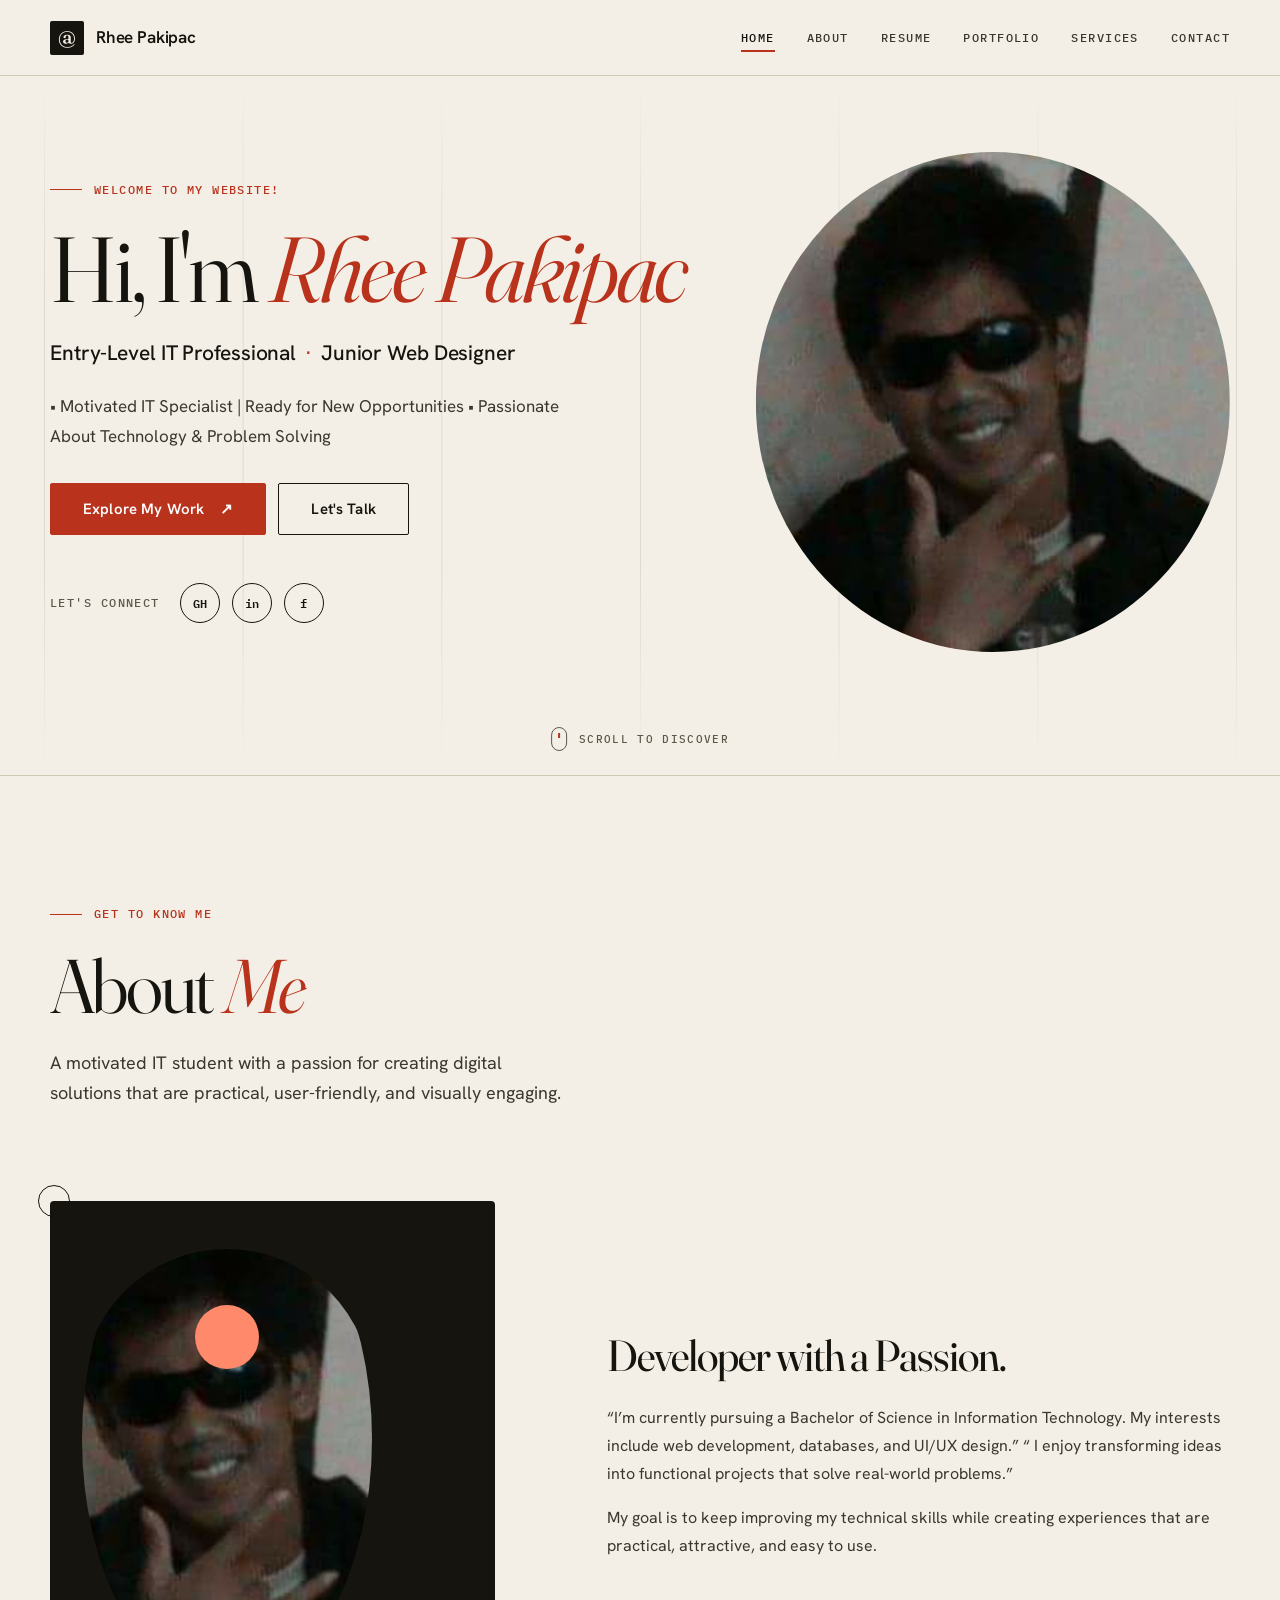
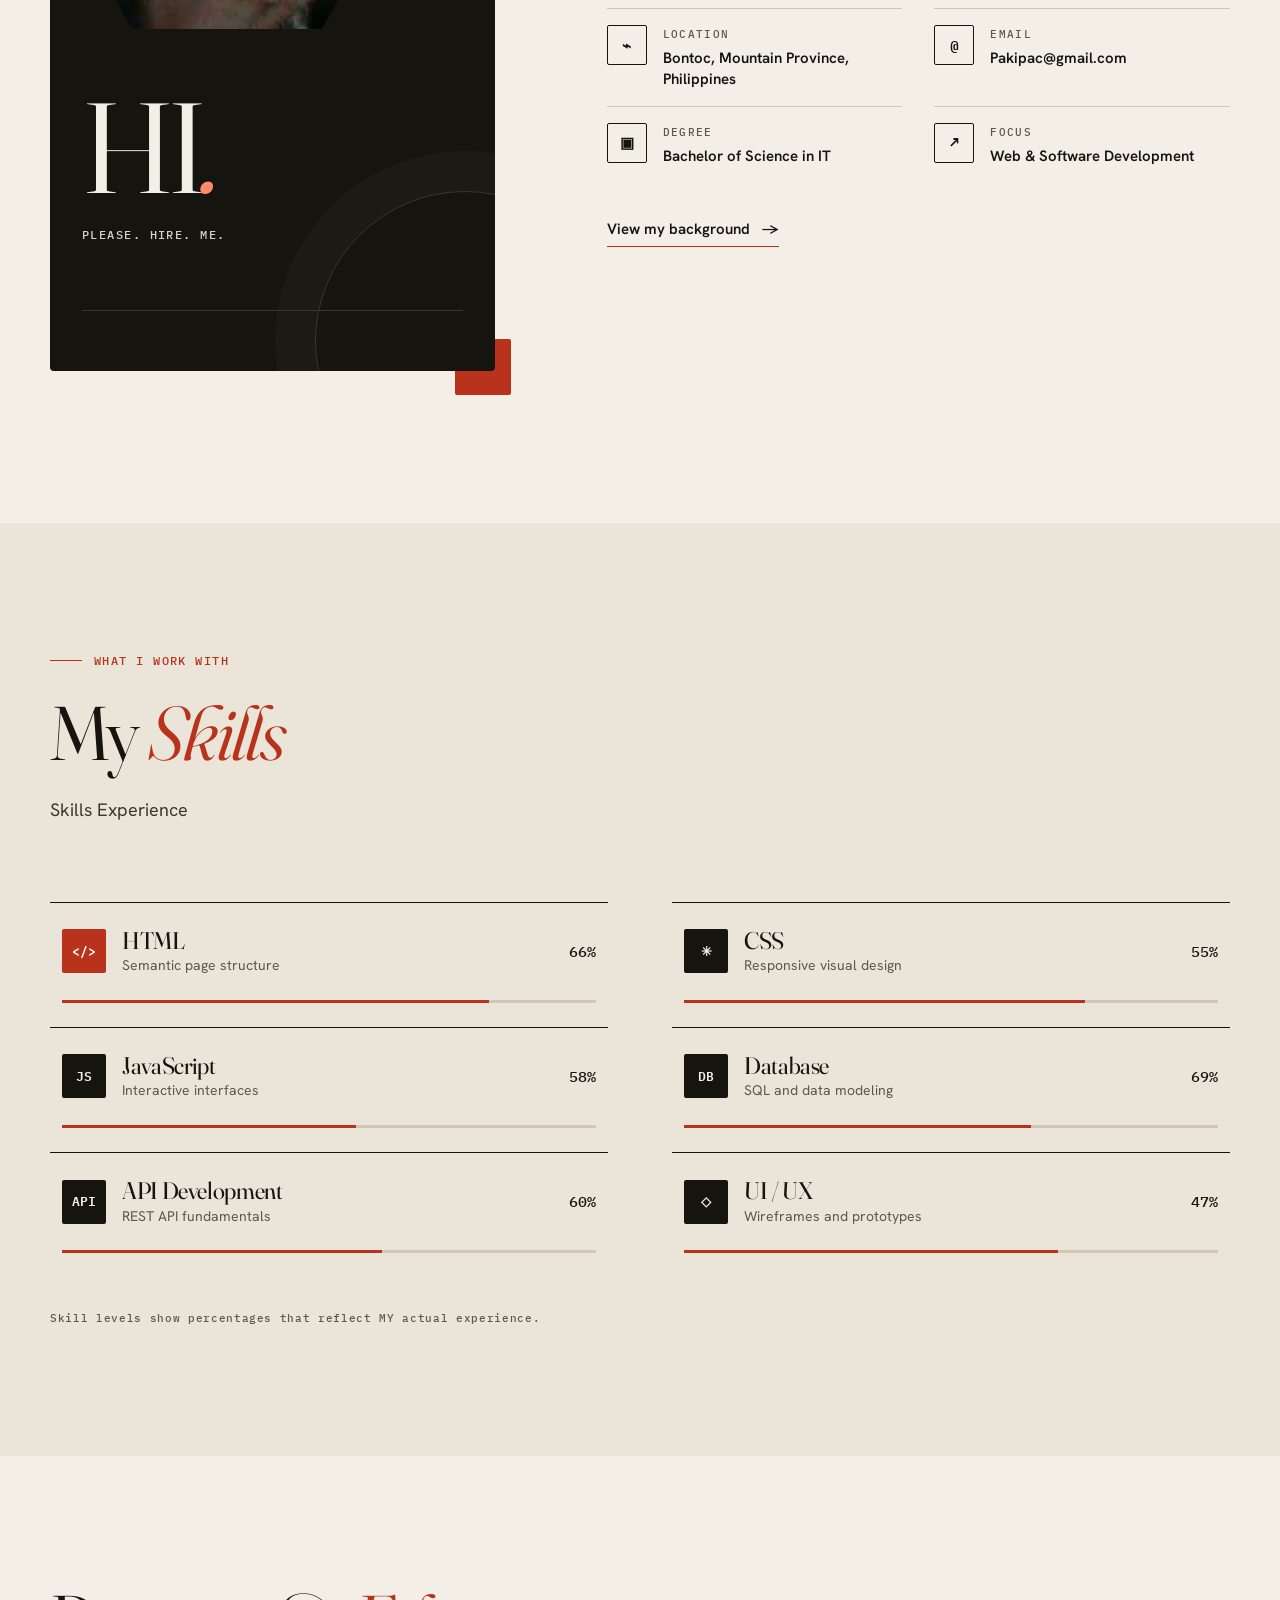
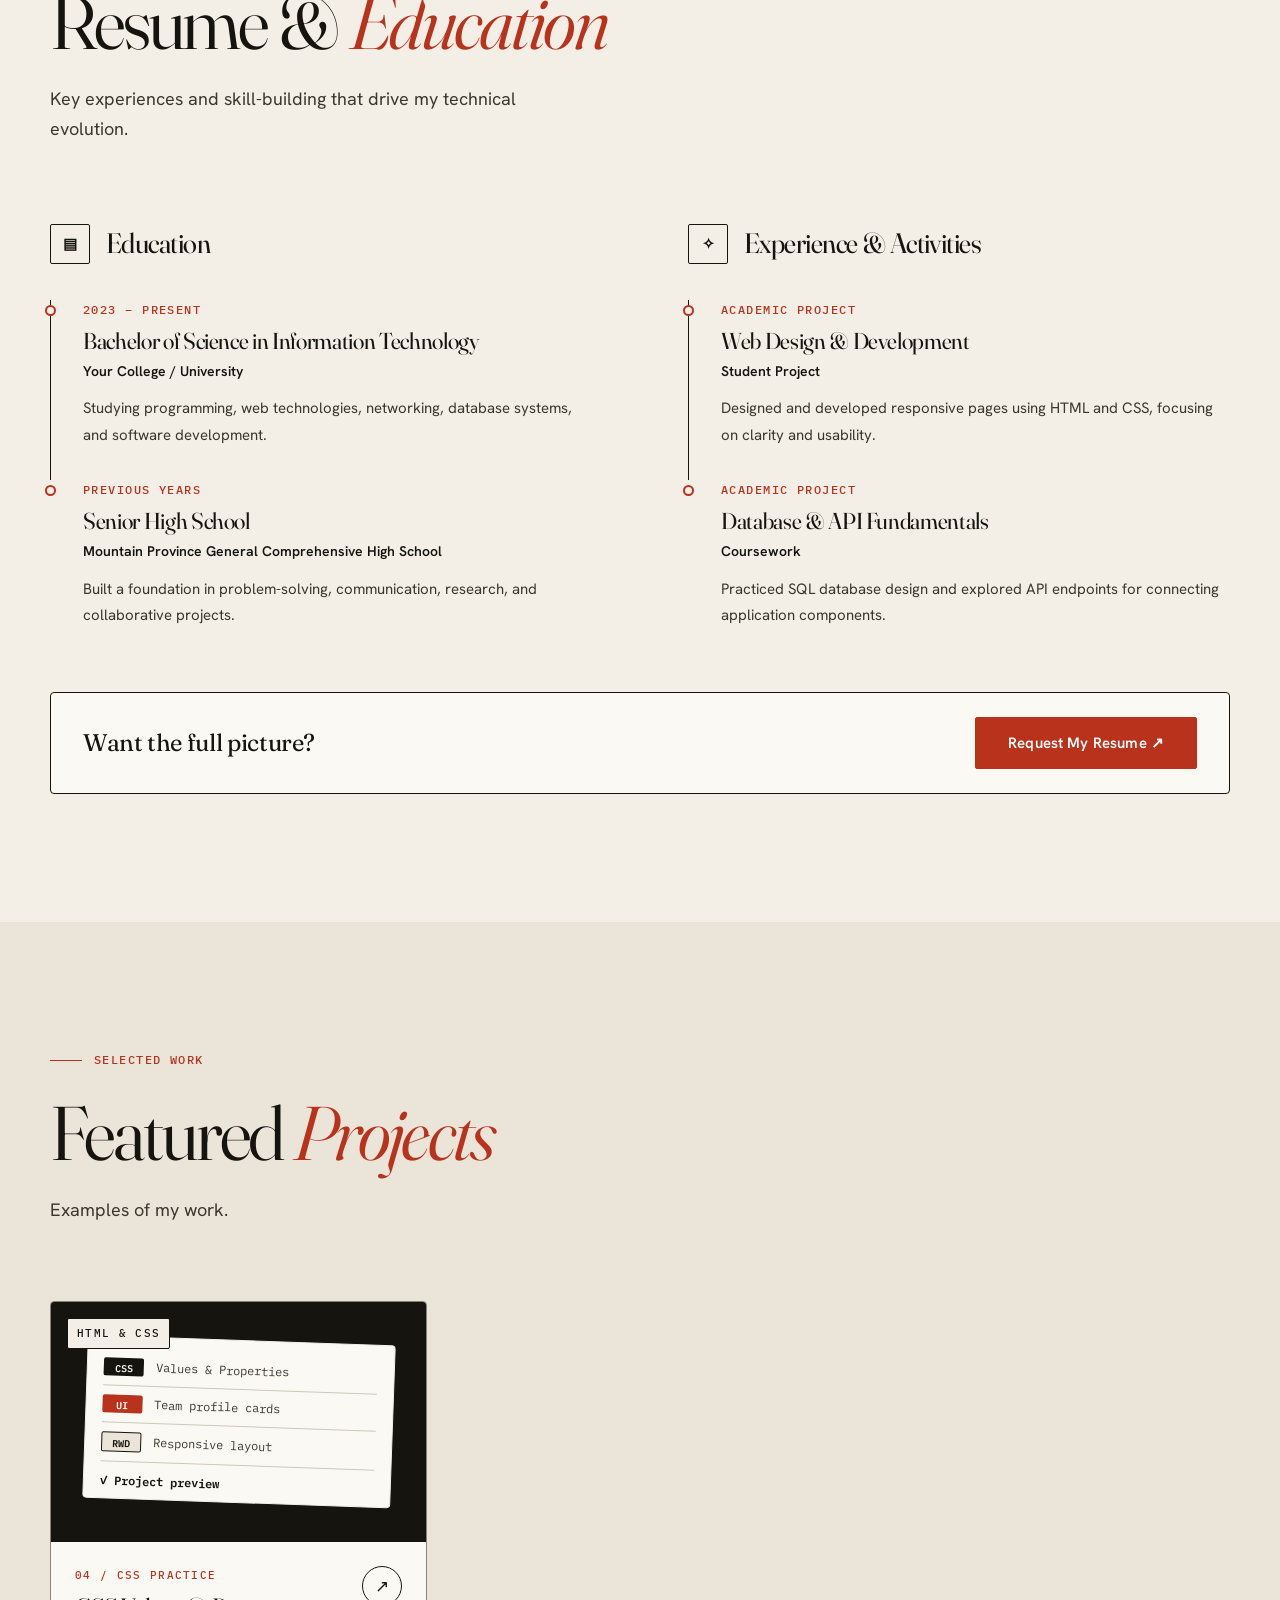
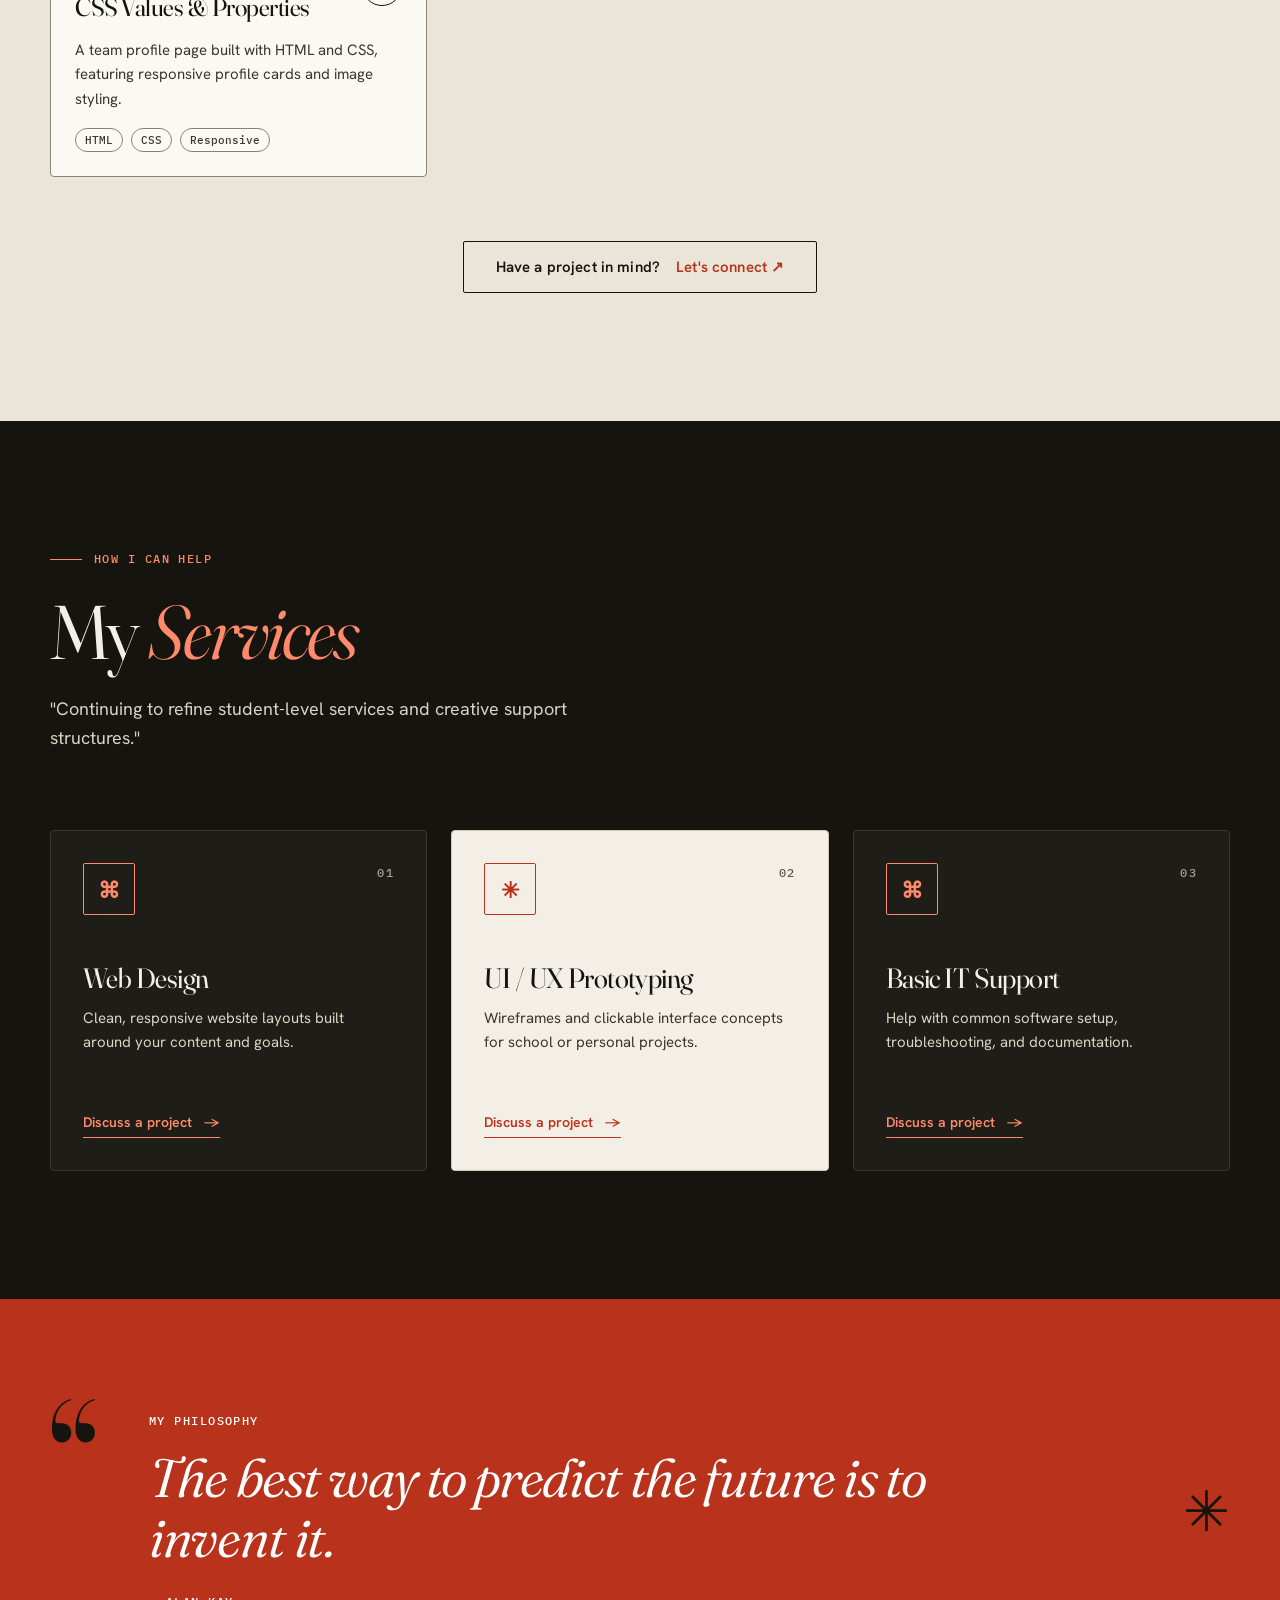
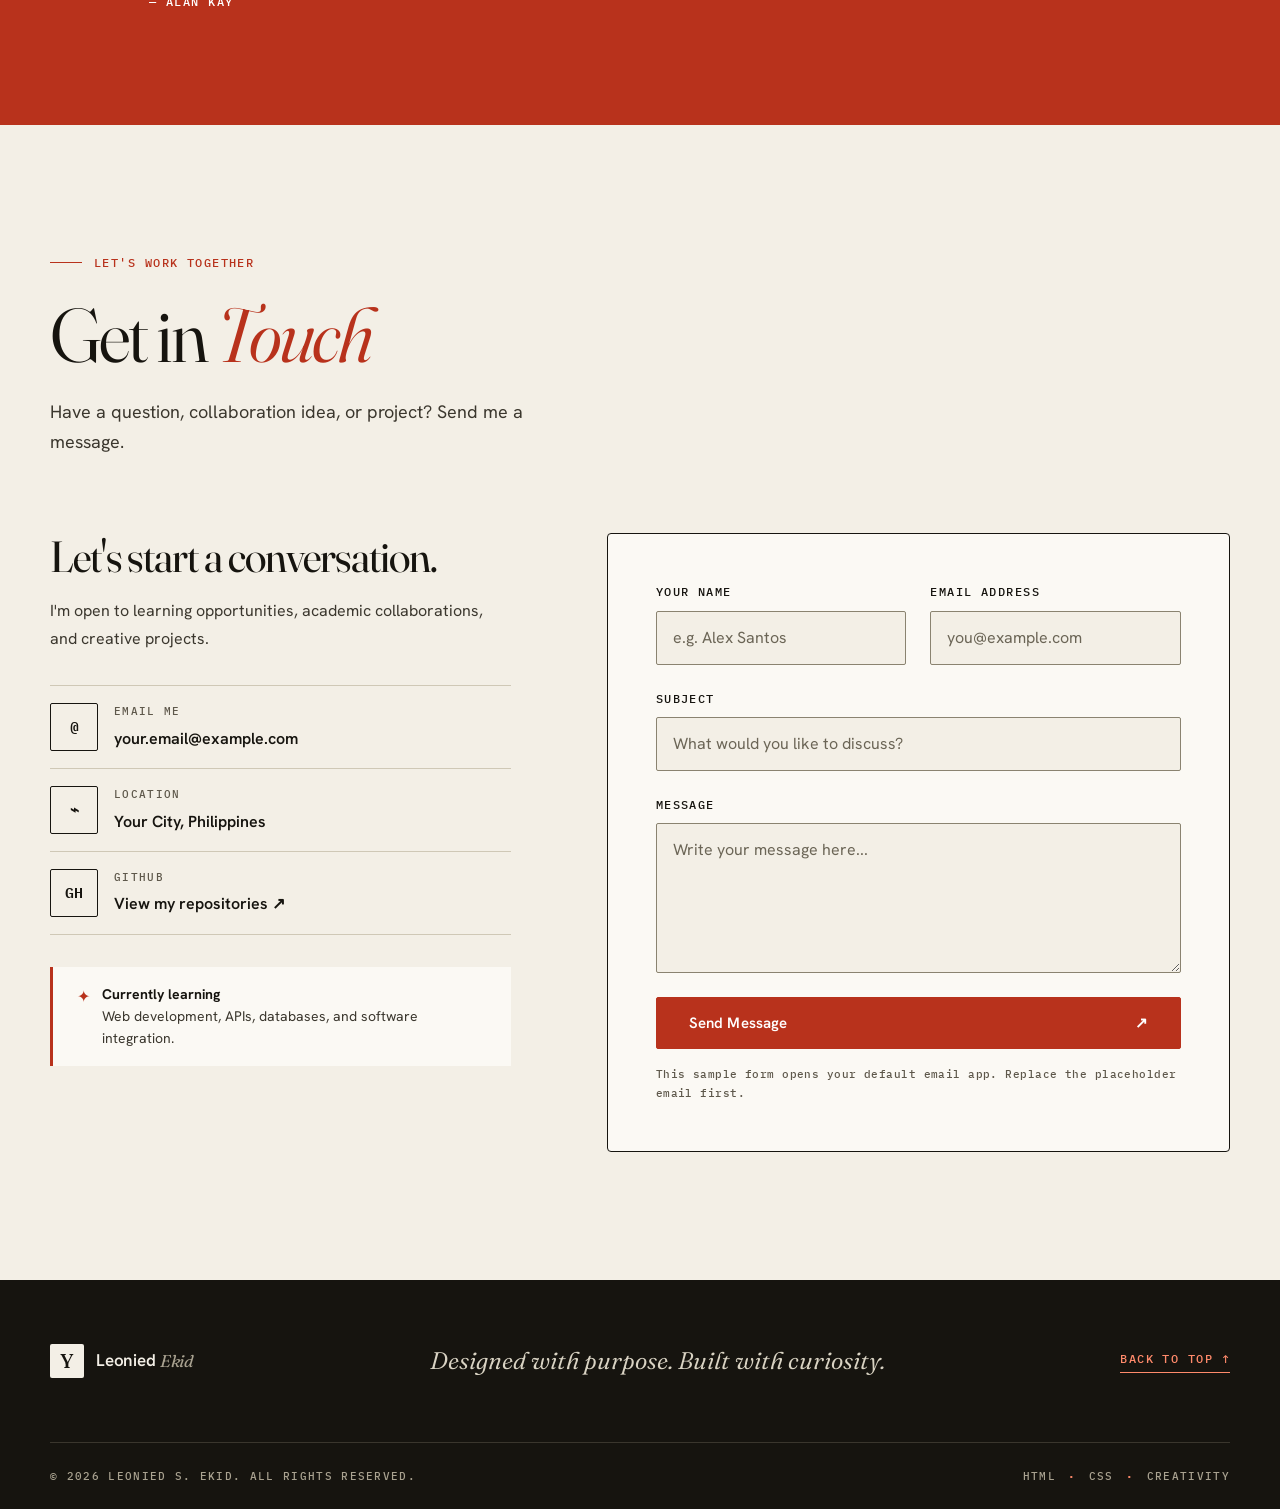
==== index.html @ 43740c21 "Add files via upload" ====
<!DOCTYPE html>
<html lang="en">
<head>
  <meta charset="UTF-8">
  <meta name="viewport" content="width=device-width, initial-scale=1.0">
  <meta name="description" content="Personal portfolio of an aspiring IT professional and web designer.">
  <title>Rhee Pakipac | IT Portfolio</title>
  <link rel="preconnect" href="https://fonts.googleapis.com">
  <link rel="preconnect" href="https://fonts.gstatic.com" crossorigin>
  <link href="https://fonts.googleapis.com/css2?family=Fraunces:ital,opsz,wght@0,9..144,300..600;1,9..144,300..600&family=Hanken+Grotesk:wght@400;500;600;700&family=IBM+Plex+Mono:wght@400;500;600&display=swap" rel="stylesheet">
  <link rel="stylesheet" href="style.css">
</head>
<body>
  <header class="site-header" id="top">
    <div class="container nav-wrap">
      <a class="brand" href="#home" aria-label="Go to homepage"><span class="brand-mark">@</span> Rhee Pakipac<span class="brand-light"></span></a>
      <input class="nav-toggle" type="checkbox" id="nav-toggle" aria-label="Toggle navigation">
      <label class="nav-toggle-label" for="nav-toggle"><span></span><span></span><span></span></label>
      <nav class="nav-menu" aria-label="Main navigation">
        <a class="active" href="#home">Home</a>
        <a href="#about">About</a>
        <a href="#resume">Resume</a>
        <a href="#portfolio">Portfolio</a>
        <a href="#services">Services</a>
        <a href="#contact">Contact</a>
      </nav>
    </div>
  </header>

  <main>
    <section class="hero" id="home">
      <div class="hero-glow glow-one"></div><div class="hero-glow glow-two"></div>
      <div class="container hero-grid">
        <div class="hero-copy">
          <p class="eyebrow"><span class="eyebrow-line"></span> Welcome To My Website!</p>
          <h1>Hi, I'm <span>Rhee Pakipac</span></h1>
          <h2>Entry-Level IT Professional <span class="accent-dot">·</span> Junior Web Designer</h2>
          <p class="hero-description">• Motivated IT Specialist | Ready for New Opportunities
• Passionate About Technology & Problem Solving</p>
          <div class="hero-actions">
            <a class="button button-primary" href="#portfolio">Explore My Work <span aria-hidden="true">↗</span></a>
            <a class="button button-outline" href="#contact">Let's Talk</a>
          </div>
          <div class="hero-socials">
            <span>LET'S CONNECT</span>
            <a href="https://github.com/" target="_blank" rel="noreferrer" aria-label="GitHub">GH</a>
            <a href="https://www.linkedin.com/" target="_blank" rel="noreferrer" aria-label="LinkedIn">in</a>
            <a href="https://www.facebook.com/" target="_blank" rel="noreferrer" aria-label="Facebook">f</a>
          </div>
        </div>
        <div class="hero-art" aria-label="Decorative profile illustration">
          <div class="art-ring ring-one"></div><div class="art-ring ring-two"></div>
          
          <div class="profile-placeholder"></div><img src="img/513889805_23877168331947647_79133201516193582_n.jpg" alt="My Profile Picture" class="profile-pic">
        </div>
      </div>
      <a class="scroll-cue" href="#about"><span></span> SCROLL TO DISCOVER</a>
    </section>

    <section class="section section-light" id="about">
      <div class="container">
        <div class="section-heading">
          <p class="eyebrow"><span class="eyebrow-line"></span> GET TO KNOW ME</p>
          <h2>About <span>Me</span></h2>
          <p>A motivated IT student with a passion for creating digital solutions that are practical, user-friendly, and visually engaging.</p>
        </div>
        <div class="about-grid">
          <div class="about-visual">
            <div class="about-card">
              <div class="profile-placeholder"><div class="profile-placeholder"></div><img src="img/513889805_23877168331947647_79133201516193582_n.jpg" alt="My Profile Picture" class="profile-pic"></div>
              <div class="about-monogram">HI<span>.</span></div>
              <p class="about-card-title">PLEASE. HIRE. ME.</p>
              <div class="mini-stat-row"><div><strong></strong><span></span></div><div><strong></strong><span></span></div><div><strong></strong><span></span></div></div>
            </div>
            <span class="decor decor-square"></span><span class="decor decor-circle"></span>
          </div>
          <div class="about-content">
            <h3>Developer with a Passion.</h3>
            <p class="muted">“I’m currently pursuing a Bachelor of Science in Information Technology. My interests include web development, databases, and UI/UX design.”

“ I enjoy transforming ideas into functional projects that solve real-world problems.”</p>
            <p class="muted">My goal is to keep improving my technical skills while creating experiences that are practical, attractive, and easy to use.</p>
            <div class="details-grid">
              <div class="detail"><span class="detail-icon">⌁</span><div><small>LOCATION</small><strong>Bontoc, Mountain Province, Philippines</strong></div></div>
              <div class="detail"><span class="detail-icon">@</span><div><small>EMAIL</small><strong>Pakipac@gmail.com</strong></div></div>
              <div class="detail"><span class="detail-icon">▣</span><div><small>DEGREE</small><strong>Bachelor of Science in IT</strong></div></div>
              <div class="detail"><span class="detail-icon">↗</span><div><small>FOCUS</small><strong>Web & Software Development</strong></div></div>
            </div>
            <a class="text-link" href="#resume">View my background <span>→</span></a>
          </div>
        </div>
      </div>
    </section>

    <section class="section skills-section" id="skills">
      <div class="container">
        <div class="section-heading">
          <p class="eyebrow"><span class="eyebrow-line"></span> WHAT I WORK WITH</p>
          <h2>My <span>Skills</span></h2>
          <p>Skills Experience</p>
        </div>
        <div class="skills-grid">
          <div class="skill-card"><div class="skill-top"><span class="skill-icon orange">&lt;/&gt;</span><div><h3>HTML</h3><p>Semantic page structure</p></div><strong>66%</strong></div><div class="progress"><span style="width:80%"></span></div></div>
          <div class="skill-card"><div class="skill-top"><span class="skill-icon blue">✳</span><div><h3>CSS</h3><p>Responsive visual design</p></div><strong>55%</strong></div><div class="progress"><span style="width:75%"></span></div></div>
          <div class="skill-card"><div class="skill-top"><span class="skill-icon yellow">JS</span><div><h3>JavaScript</h3><p>Interactive interfaces</p></div><strong>58%</strong></div><div class="progress"><span style="width:55%"></span></div></div>
          <div class="skill-card"><div class="skill-top"><span class="skill-icon green">DB</span><div><h3>Database</h3><p>SQL and data modeling</p></div><strong>69%</strong></div><div class="progress"><span style="width:65%"></span></div></div>
          <div class="skill-card"><div class="skill-top"><span class="skill-icon purple">API</span><div><h3>API Development</h3><p>REST API fundamentals</p></div><strong>60%</strong></div><div class="progress"><span style="width:60%"></span></div></div>
          <div class="skill-card"><div class="skill-top"><span class="skill-icon pink">◇</span><div><h3>UI / UX</h3><p>Wireframes and prototypes</p></div><strong>47%</strong></div><div class="progress"><span style="width:70%"></span></div></div>
        </div>
        <p class="skills-note">Skill levels show percentages that reflect MY actual experience.</p>
      </div>
    </section>

    <section class="section section-light" id="resume">
      <div class="container">
        <div class="section-heading">
          
          <h2>Resume & <span>Education</span></h2>
          <p>Key experiences and skill-building that drive my technical evolution.</p>
        </div>
        <div class="resume-grid">
          <div class="resume-column"><h3 class="column-title"><span>▤</span> Education</h3>
            <article class="timeline-item"><span class="timeline-dot"></span><p class="timeline-date">2023 – PRESENT</p><h4>Bachelor of Science in Information Technology</h4><p class="timeline-place">Your College / University</p><p class="muted">Studying programming, web technologies, networking, database systems, and software development.</p></article>
            <article class="timeline-item"><span class="timeline-dot"></span><p class="timeline-date">PREVIOUS YEARS</p><h4>Senior High School</h4><p class="timeline-place">Mountain Province General Comprehensive High School</p><p class="muted">Built a foundation in problem-solving, communication, research, and collaborative projects.</p></article>
          </div>
          <div class="resume-column"><h3 class="column-title"><span>✧</span> Experience & Activities</h3>
            <article class="timeline-item"><span class="timeline-dot"></span><p class="timeline-date">ACADEMIC PROJECT</p><h4>Web Design & Development</h4><p class="timeline-place">Student Project</p><p class="muted">Designed and developed responsive pages using HTML and CSS, focusing on clarity and usability.</p></article>
            <article class="timeline-item"><span class="timeline-dot"></span><p class="timeline-date">ACADEMIC PROJECT</p><h4>Database & API Fundamentals</h4><p class="timeline-place">Coursework</p><p class="muted">Practiced SQL database design and explored API endpoints for connecting application components.</p></article>
          </div>
        </div>
        <div class="resume-download"><p><strong>Want the full picture?</strong></p><a class="button button-primary" href="#contact">Request My Resume ↗</a></div>
      </div>
    </section>

    <section class="section portfolio-section" id="portfolio">
      <div class="container">
        <div class="section-heading">
          <p class="eyebrow"><span class="eyebrow-line"></span> SELECTED WORK</p>
          <h2>Featured <span>Projects</span></h2>
          <p>Examples of my work.</p>
        </div>
        <div class="project-grid">

          <article class="project-card">
            <div class="project-art project-art-two">
              <span class="project-chip">HTML &amp; CSS</span>
              <div class="api-mock">
                <div class="api-line"><b>CSS</b><span>Values &amp; Properties</span></div>
                <div class="api-line"><b class="put">UI</b><span>Team profile cards</span></div>
                <div class="api-line"><b class="post">RWD</b><span>Responsive layout</span></div>
                <div class="api-status">✓ Project preview</div>
              </div>
            </div>
            <div class="project-info">
              <div><p class="project-category">04 / CSS PRACTICE</p><h3>CSS Values &amp; Properties</h3></div>
              <a href="css_values/index.html" class="project-arrow" aria-label="Open CSS Values and Properties project" target="_blank" rel="noopener noreferrer">↗</a>
              <p>A team profile page built with HTML and CSS, featuring responsive profile cards and image styling.</p>
              <div class="tag-row"><span>HTML</span><span>CSS</span><span>Responsive</span></div>
            </div>
          </article>
        </div>
        <div class="center-action"><a class="button button-outline-dark" href="#contact">Have a project in mind? <span>Let's connect ↗</span></a></div>
      </div>
    </section>

    <section class="section services-section" id="services">
      <div class="container">
        <div class="section-heading">
          <p class="eyebrow"><span class="eyebrow-line"></span> HOW I CAN HELP</p>
          <h2>My <span>Services</span></h2>
          <p>"Continuing to refine student-level services and creative support structures."</p>
        </div>
        <div class="service-grid">
          <article class="service-card"><div class="service-icon">⌘</div><p class="service-number">01</p><h3>Web Design</h3><p>Clean, responsive website layouts built around your content and goals.</p><a href="#contact">Discuss a project <span>→</span></a></article>
          <article class="service-card featured-service"><div class="service-icon">✳</div><p class="service-number">02</p><h3>UI / UX Prototyping</h3><p>Wireframes and clickable interface concepts for school or personal projects.</p><a href="#contact">Discuss a project <span>→</span></a></article>
          <article class="service-card"><div class="service-icon">⌘</div><p class="service-number">03</p><h3>Basic IT Support</h3><p>Help with common software setup, troubleshooting, and documentation.</p><a href="#contact">Discuss a project <span>→</span></a></article>
        </div>
      </div>
    </section>

    <section class="quote-band">
      <div class="container quote-content"><span class="quote-mark">“</span><div><p class="eyebrow">MY PHILOSOPHY</p><blockquote>The best way to predict the future is to invent it.</blockquote><p class="quote-author">— Alan Kay </p></div><span class="quote-spark">✳</span></div>
    </section>

    <section class="section section-light" id="contact">
      <div class="container">
        <div class="section-heading">
          <p class="eyebrow"><span class="eyebrow-line"></span> LET'S WORK TOGETHER</p>
          <h2>Get in <span>Touch</span></h2>
          <p>Have a question, collaboration idea, or project? Send me a message.</p>
        </div>
        <div class="contact-grid">
          <div class="contact-info"><h3>Let's start a conversation.</h3><p class="muted">I'm open to learning opportunities, academic collaborations, and creative projects.</p>
            <a class="contact-method" href="mailto:your.email@example.com"><span class="contact-icon">@</span><span><small>EMAIL ME</small><strong>your.email@example.com</strong></span></a>
            <div class="contact-method"><span class="contact-icon">⌁</span><span><small>LOCATION</small><strong>Your City, Philippines</strong></span></div>
            <a class="contact-method" href="https://github.com/" target="_blank" rel="noreferrer"><span class="contact-icon">GH</span><span><small>GITHUB</small><strong>View my repositories ↗</strong></span></a>
            <div class="contact-note"><span>✦</span><p><strong>Currently learning</strong><br>Web development, APIs, databases, and software integration.</p></div>
          </div>
          <form class="contact-form" action="mailto:your.email@example.com" method="post" enctype="text/plain">
            <div class="form-row"><label for="name">Your name<input id="name" name="Name" type="text" placeholder="e.g. Alex Santos" required></label><label for="email">Email address<input id="email" name="Email" type="email" placeholder="you@example.com" required></label></div>
            <label for="subject">Subject<input id="subject" name="Subject" type="text" placeholder="What would you like to discuss?" required></label>
            <label for="message">Message<textarea id="message" name="Message" rows="5" placeholder="Write your message here..." required></textarea></label>
            <button class="button button-primary submit-button" type="submit">Send Message <span>↗</span></button>
            <p class="form-note">This sample form opens your default email app. Replace the placeholder email first.</p>
          </form>
        </div>
      </div>
    </section>
  </main>

  <footer class="site-footer">
    <div class="container footer-main"><a class="brand" href="#home"><span class="brand-mark">Y</span> Leonied<span class="brand-light">Ekid</span></a><p>Designed with purpose. Built with curiosity.</p><a class="back-top" href="#top">BACK TO TOP ↑</a></div>
    <div class="container footer-bottom"><span>© 2026 Leonied S. Ekid. All rights reserved.</span><span>HTML <b>·</b> CSS <b>·</b> CREATIVITY</span></div>
  </footer>
</body>
</html>
---- style.css ----
:root {
  /* raw palette */
  --paper: #f3efe6;
  --paper-2: #eae5d8;
  --card: #fbf9f4;
  --ink: #16140f;
  --ink-2: #3b372e;
  --muted: #5e584b;
  --rule: #cfc8b6;
  --rule-strong: #8a8370;
  --accent: #b8321c;          /* 5.2:1 on paper, 5.98:1 with white text */
  --accent-deep: #8f2411;
  --accent-on-ink: #ff8a6b;   /* 8:1 on ink */
  --ink-card: #1f1d17;
  --ink-rule: #3a362d;
  --ink-text-2: #d9d3c3;
  --ink-text-3: #a9a290;

  /* semantic tokens */
  --surface: var(--paper);
  --text: var(--ink);
  --text-2: var(--ink-2);
  --text-3: var(--muted);
  --hair: var(--rule);
  --hair-strong: var(--ink);
  --link: var(--accent);
  --card-bg: var(--card);
  --focus: var(--accent);

  /* type */
  --font-display: 'Fraunces', 'Iowan Old Style', Georgia, serif;
  --font-body: 'Hanken Grotesk', 'Helvetica Neue', Arial, sans-serif;
  --font-mono: 'IBM Plex Mono', ui-monospace, 'SFMono-Regular', Menlo, monospace;

  /* spacing scale */
  --s-1: 4px;  --s-2: 8px;  --s-3: 12px; --s-4: 16px; --s-5: 24px;
  --s-6: 32px; --s-7: 48px; --s-8: 64px; --s-9: 96px;
  --section-y: clamp(72px, 10vw, 132px);
  --gutter: clamp(20px, 4vw, 44px);
  --container: 1180px;

  /* radii */
  --r-sm: 2px; --r-md: 4px; --r-lg: 10px; --r-pill: 999px;

  /* motion */
  --ease: cubic-bezier(.2, .7, .2, 1);
  --t-fast: .15s; --t-med: .3s; --t-slow: .6s;
}

/* inverted scopes: same components, different token values */
.services-section, .site-footer, .about-card {
  --surface: var(--ink); --text: var(--paper); --text-2: var(--ink-text-2);
  --text-3: var(--ink-text-3); --hair: var(--ink-rule); --hair-strong: var(--paper);
  --link: var(--accent-on-ink); --card-bg: var(--ink-card); --focus: var(--accent-on-ink);
}
.featured-service {
  --text: var(--ink); --text-2: var(--ink-2); --text-3: var(--muted);
  --hair: var(--rule); --hair-strong: var(--ink);
  --link: var(--accent); --card-bg: var(--paper); --focus: var(--accent);
}
.quote-band {
  --surface: var(--accent); --text: #fff; --text-2: #fff; --text-3: #fff;
  --link: #fff; --focus: var(--ink);
}
.skills-section, .portfolio-section { --surface: var(--paper-2); }

/* ---------- 2. BASE ---------- */
*, *::before, *::after { box-sizing: border-box; }
html { scroll-behavior: smooth; scroll-padding-top: 96px; -webkit-text-size-adjust: 100%; }
body {
  margin: 0; background: var(--paper); color: var(--text-2);
  font: 400 16px/1.7 var(--font-body); -webkit-font-smoothing: antialiased; text-rendering: optimizeLegibility;
}
h1, h2, h3, h4 { margin: 0; color: var(--text); font-family: var(--font-display); font-weight: 400; font-variation-settings: "opsz" 96; }
p { margin: 0; }
a { color: inherit; text-decoration: none; }
img { max-width: 100%; display: block; }
button, input, textarea { font: inherit; color: inherit; }
::selection { background: var(--accent); color: #fff; }
:focus-visible { outline: 2px solid var(--focus); outline-offset: 3px; border-radius: var(--r-sm); }
.container { width: min(var(--container), calc(100% - var(--gutter) * 2)); margin-inline: auto; }
.muted { color: var(--text-2); font-size: 16px; line-height: 1.75; }
.muted + .muted { margin-top: var(--s-4); }

/* shared micro-label (mono, caps) */
.eyebrow, .detail small, .contact-method small, .timeline-date, .project-category, .service-number,
.about-card-title, .scroll-cue, .art-label, .project-chip, .hero-socials > span, .form-note,
.skills-note, .quote-author, .back-top, .footer-bottom, .mini-stat-row span, .contact-form label {
  font-family: var(--font-mono); font-size: 12px; font-weight: 500; letter-spacing: .12em; text-transform: uppercase;
}
.eyebrow { display: flex; align-items: center; gap: var(--s-3); margin-bottom: var(--s-5); color: var(--link); }
.eyebrow-line { width: 32px; height: 1px; background: currentColor; flex: none; }

/* ---------- 3. HEADER / NAV ---------- */
.site-header {
  position: sticky; top: 0; z-index: 50; height: 76px;
  background: rgba(243, 239, 230, .94); backdrop-filter: blur(10px);
  border-bottom: 1px solid var(--rule);
}
.nav-wrap { position: relative; height: 100%; display: flex; align-items: center; justify-content: space-between; gap: var(--s-6); }
.brand {
  display: inline-flex; align-items: center; gap: var(--s-3); color: var(--ink); white-space: nowrap;
  font: 600 17px/1 var(--font-body); letter-spacing: -.01em;
}
.brand-mark {
  display: grid; place-items: center; width: 34px; height: 34px; background: var(--ink); color: var(--paper);
  font: 500 20px/1 var(--font-display); border-radius: var(--r-sm); transition: background var(--t-med) var(--ease), transform var(--t-med) var(--ease);
}
.brand:hover .brand-mark { background: var(--accent); transform: rotate(-6deg); }
.brand-light { margin-left: -8px; font-family: var(--font-display); font-style: italic; font-weight: 400; color: var(--text-3); }
.nav-menu { display: flex; align-items: center; gap: var(--s-6); }
.nav-menu a {
  position: relative; padding: var(--s-2) 0; color: var(--ink-2);
  font: 500 12px/1 var(--font-mono); letter-spacing: .12em; text-transform: uppercase;
  transition: color var(--t-fast);
}
.nav-menu a::after {
  content: ''; position: absolute; left: 0; right: 0; bottom: 0; height: 2px; background: var(--accent);
  transform: scaleX(0); transform-origin: left; transition: transform var(--t-med) var(--ease);
}
.nav-menu a:hover, .nav-menu a.active { color: var(--ink); }
.nav-menu a:hover::after, .nav-menu a.active::after { transform: scaleX(1); }
.nav-menu a:active { color: var(--accent); }
.nav-toggle, .nav-toggle-label { display: none; }

/* ---------- 4. BUTTONS ---------- */
.button {
  position: relative; display: inline-flex; align-items: center; justify-content: center; gap: var(--s-4);
  min-height: 52px; padding: 0 var(--s-6); border: 1.5px solid transparent; border-radius: var(--r-sm);
  font: 600 15px/1 var(--font-body); letter-spacing: .01em; cursor: pointer;
  transition: background var(--t-med) var(--ease), color var(--t-med) var(--ease), border-color var(--t-med) var(--ease), transform var(--t-fast) var(--ease);
}
.button span { display: inline-block; transition: transform var(--t-med) var(--ease); }
.button:hover span { transform: translate(3px, -3px); }
.button:active { transform: translateY(1px); }
.button-primary { background: var(--accent); color: #fff; border-color: var(--accent); }
.button-primary:hover { background: var(--ink); border-color: var(--ink); color: var(--paper); }
.button-primary:active { background: var(--accent-deep); border-color: var(--accent-deep); }
.button-outline, .button-outline-dark { color: var(--ink); border-color: var(--ink); background: transparent; }
.button-outline:hover, .button-outline-dark:hover { background: var(--ink); color: var(--paper); }
.button-outline:active, .button-outline-dark:active { background: var(--ink-2); border-color: var(--ink-2); }
.button-outline-dark span { color: var(--accent); transition: transform var(--t-med) var(--ease), color var(--t-med); }
.button-outline-dark:hover span { color: var(--accent-on-ink); }

/* ---------- 5. HERO ---------- */
.hero { position: relative; overflow: hidden; display: flex; align-items: center; min-height: 700px; background: var(--paper); border-bottom: 1px solid var(--rule); }
.hero::after {
  content: ''; position: absolute; inset: 0; pointer-events: none; opacity: .55;
  background-image: linear-gradient(to right, var(--rule) 1px, transparent 1px);
  background-size: calc((100% - var(--gutter) * 2) / 6) 100%; background-position: var(--gutter) 0;
  mask-image: linear-gradient(to bottom, transparent, #000 30%, #000 70%, transparent);
}
.hero-glow { display: none; }
.hero-grid { position: relative; z-index: 1; display: grid; grid-template-columns: 1.15fr .85fr; align-items: center; gap: var(--s-8); padding-block: var(--s-8) 112px; }
.hero h1 { font-size: clamp(46px, 7.2vw, 96px); line-height: .98; letter-spacing: -.035em; font-weight: 350; margin-bottom: var(--s-5); }
.hero h1 span, .section-heading h2 span, .about-monogram span { font-style: italic; color: var(--link); }
.hero h2 { font: 500 clamp(17px, 2vw, 21px)/1.4 var(--font-body); color: var(--ink); margin-bottom: var(--s-5); letter-spacing: -.005em; }
.accent-dot { color: var(--accent); padding-inline: var(--s-1); }
.hero-description { max-width: 520px; font-size: 17px; line-height: 1.75; color: var(--ink-2); }
.hero-actions { display: flex; flex-wrap: wrap; gap: var(--s-3); margin-top: var(--s-6); }
.hero-socials { display: flex; align-items: center; gap: var(--s-3); margin-top: var(--s-7); }
.hero-socials > span { color: var(--text-3); margin-right: var(--s-2); }
.hero-socials a {
  display: grid; place-items: center; width: 40px; height: 40px; border: 1px solid var(--ink); border-radius: var(--r-pill);
  font: 600 12px/1 var(--font-mono); color: var(--ink);
  transition: background var(--t-med) var(--ease), color var(--t-med), transform var(--t-med) var(--ease);
}
.hero-socials a:hover { background: var(--ink); color: var(--paper); transform: translateY(-3px); }
.hero-socials a:active { background: var(--accent); border-color: var(--accent); transform: translateY(0); }

.hero-art { position: relative; height: 500px; display: grid; place-items: center; }
.art-ring { position: absolute; border-radius: 50%; }
.ring-one { width: 390px; height: 390px; background: var(--accent); transform: translate(26px, 34px); }
.ring-two { width: 460px; height: 460px; border: 1px dashed var(--ink); opacity: .45; }
.profile-placeholder {
  position: relative; width: 290px; height: 380px; overflow: hidden; background: var(--ink); border-radius: 160px 160px 0 0;
}
.profile-placeholder::before { content: ''; position: absolute; width: 190px; height: 190px; left: 50px; top: 120px; border: 1px solid rgba(243, 239, 230, .3); border-radius: 50%; }
.profile-placeholder::after { content: ''; position: absolute; width: 64px; height: 64px; left: 113px; top: 56px; background: var(--accent-on-ink); border-radius: 50%; }
.profile-placeholder > img.hero-profile-image { position: relative; z-index: 1; width: 100%; height: 100%; object-fit: cover; }
.code-card {
  position: absolute; top: 34px; left: 0; width: 150px; height: 100px; padding: var(--s-3) var(--s-4);
  background: var(--card); border: 1px solid var(--ink); border-radius: var(--r-md); transform: rotate(-5deg);
  transition: transform var(--t-med) var(--ease);
}
.hero-art {
  position: relative; /* Establishes a positioning context */
}

.profile-placeholder {
  /* Style your placeholder background/shape here */
}

.profile-pic {
  position: absolute; /* Or relative, depending on your layout */
  top: 50%;
  left: 50%;
  transform: translate(-50%, -50%);
  width: 500px; /* Adjust size as needed */
  height: 500px;
  object-fit: cover;
  border-radius: 50%; /* If you want it circular */
}
.hero-art:hover .code-card { transform: rotate(-2deg) translateY(-4px); }
.code-dot { display: inline-block; width: 7px; height: 7px; margin-right: 5px; border-radius: 50%; background: var(--ink); }
.code-dot:nth-child(2) { background: var(--accent); } .code-dot:nth-child(3) { background: var(--rule-strong); }
.code-lines { display: grid; gap: 7px; margin-top: var(--s-3); }
.code-lines i { display: block; width: 78%; height: 4px; background: var(--ink); }
.code-lines i:nth-child(2) { width: 54%; margin-left: 14px; background: var(--accent); }
.code-lines i:nth-child(3) { width: 66%; margin-left: 14px; background: var(--rule-strong); }
.floating-badge {
  position: absolute; display: flex; align-items: center; gap: var(--s-3); padding: var(--s-3) var(--s-4) var(--s-3) var(--s-3);
  background: var(--card); border: 1px solid var(--ink); border-radius: var(--r-md); color: var(--ink); font: 600 13px/1.2 var(--font-body);
  transition: transform var(--t-med) var(--ease);
}
.floating-badge:hover { transform: translateY(-4px); }
.floating-badge b { display: grid; place-items: center; width: 32px; height: 32px; background: var(--ink); color: var(--paper); border-radius: var(--r-sm); font: 600 13px/1 var(--font-mono); }
.badge-html { right: 0; top: 118px; }
.badge-design { left: 6px; bottom: 76px; }
.badge-design b { background: var(--accent); color: #fff; font-size: 18px; }
.art-label { position: absolute; right: 0; bottom: 8px; color: var(--text-3); font-size: 11px; }
.art-label span { display: inline-block; width: 28px; height: 1px; margin: 0 var(--s-2); background: var(--ink); vertical-align: middle; }
.scroll-cue { position: absolute; z-index: 2; left: 50%; bottom: var(--s-5); transform: translateX(-50%); display: flex; align-items: center; gap: var(--s-3); color: var(--text-3); white-space: nowrap; font-size: 11px; transition: color var(--t-fast); }
.scroll-cue:hover { color: var(--ink); }
.scroll-cue span { position: relative; width: 16px; height: 24px; border: 1px solid currentColor; border-radius: 10px; }
.scroll-cue span::after { content: ''; position: absolute; left: 6px; top: 5px; width: 2px; height: 5px; background: var(--accent); animation: cue 1.8s var(--ease) infinite; }
@keyframes cue { 0% { transform: translateY(0); opacity: 1; } 70%, 100% { transform: translateY(8px); opacity: 0; } }

/* ---------- 6. SECTIONS ---------- */
.section { padding-block: var(--section-y); background: var(--surface); color: var(--text-2); }
.section-light { background: var(--paper); }
.section-heading { max-width: 780px; margin: 0 0 clamp(40px, 6vw, 80px); text-align: left; }
.section-heading h2 { font-size: clamp(40px, 6vw, 76px); line-height: 1; letter-spacing: -.035em; font-weight: 350; margin-bottom: var(--s-5); }
.section-heading > p:last-child { max-width: 520px; font-size: 18px; line-height: 1.65; color: var(--text-2); }

/* ---------- 7. ABOUT ---------- */
.about-grid { display: grid; grid-template-columns: .85fr 1.15fr; align-items: center; gap: var(--s-9); }
.about-visual { position: relative; padding: var(--s-4) var(--s-4) var(--s-5) 0; }
.about-card { position: relative; overflow: hidden; z-index: 1; min-height: 420px; padding: var(--s-7) var(--s-6) var(--s-6); background: var(--ink); color: var(--text-2); border-radius: var(--r-md); }
.about-card::after { content: ''; position: absolute; width: 300px; height: 300px; right: -120px; bottom: -120px; border: 1px solid var(--ink-rule); border-radius: 50%; box-shadow: 0 0 0 40px rgba(243, 239, 230, .025); }

.about-monogram { margin: var(--s-8) 0 var(--s-5); font: 350 clamp(84px, 10vw, 128px)/.85 var(--font-display); letter-spacing: -.05em; color: var(--text); }
.about-card-title { color: var(--text-2); }
.mini-stat-row { position: relative; z-index: 1; display: grid; grid-template-columns: repeat(3, auto); justify-content: space-between; gap: var(--s-5); margin-top: var(--s-8); padding-top: var(--s-5); border-top: 1px solid var(--hair); }
.mini-stat-row div { display: grid; gap: var(--s-1); }
.mini-stat-row strong { font: 400 30px/1 var(--font-display); color: var(--link); }
.mini-stat-row span { color: var(--text-3); font-size: 11px; }
.decor { position: absolute; display: block; }
.decor-square { right: 0; bottom: 0; width: 56px; height: 56px; background: var(--accent); border-radius: var(--r-sm); }
.decor-circle { left: -12px; top: 0; width: 32px; height: 32px; border: 1.5px solid var(--ink); border-radius: 50%; z-index: 2; }
.about-content h3 { font-size: clamp(30px, 3.4vw, 44px); line-height: 1.1; letter-spacing: -.025em; margin-bottom: var(--s-5); }
.details-grid { display: grid; grid-template-columns: 1fr 1fr; gap: 0 var(--s-6); margin: var(--s-7) 0 var(--s-6); }
.detail { display: flex; align-items: flex-start; gap: var(--s-4); min-width: 0; padding: var(--s-4) 0; border-top: 1px solid var(--hair); }
.detail-icon, .contact-icon, .column-title span, .service-icon {
  display: grid; place-items: center; flex: none; width: 40px; height: 40px; border: 1px solid var(--hair-strong); border-radius: var(--r-sm);
  color: var(--text); font: 600 15px/1 var(--font-mono); transition: background var(--t-med) var(--ease), color var(--t-med), border-color var(--t-med);
}
.detail div { min-width: 0; }
.detail small, .contact-method small { display: block; margin-bottom: var(--s-1); color: var(--text-3); font-size: 11px; }
.detail strong { display: block; color: var(--text); font-weight: 600; font-size: 15px; line-height: 1.4; overflow-wrap: anywhere; }
.detail:hover .detail-icon { background: var(--ink); color: var(--paper); }
.text-link { display: inline-flex; align-items: center; gap: var(--s-3); padding-bottom: 4px; color: var(--ink); font-weight: 600; font-size: 15px; border-bottom: 1.5px solid var(--accent); transition: color var(--t-fast), gap var(--t-med) var(--ease); }
.text-link span { transition: transform var(--t-med) var(--ease); }
.text-link:hover { color: var(--accent); gap: var(--s-4); }
.text-link:active { color: var(--accent-deep); }

/* ---------- 8. SKILLS (ledger) ---------- */
.skills-grid { display: grid; grid-template-columns: repeat(2, 1fr); column-gap: var(--s-8); }
.skill-card { padding: var(--s-5) var(--s-3) var(--s-5); border-top: 1px solid var(--ink); transition: background var(--t-med) var(--ease), padding var(--t-med) var(--ease); }
.skill-card:hover { background: var(--card); padding-inline: var(--s-5); }
.skill-top { display: flex; align-items: center; gap: var(--s-4); }
.skill-top > div { flex: 1; min-width: 0; }
.skill-icon { display: grid; place-items: center; flex: none; width: 44px; height: 44px; background: var(--ink); color: var(--paper); border-radius: var(--r-sm); font: 600 13px/1 var(--font-mono); transition: background var(--t-med), transform var(--t-med) var(--ease); }
.skill-icon.orange { background: var(--accent); color: #fff; }
.skill-card:hover .skill-icon { transform: rotate(-6deg); background: var(--accent); color: #fff; }
.skill-top h3 { font-size: 24px; line-height: 1.15; letter-spacing: -.015em; }
.skill-top p { margin-top: 2px; font-size: 14px; color: var(--text-3); line-height: 1.4; }
.skill-top > strong { font: 500 15px/1 var(--font-mono); color: var(--ink); }
.progress { height: 3px; margin-top: var(--s-5); background: var(--rule); overflow: hidden; }
.progress span { display: block; height: 100%; background: var(--accent); transition: filter var(--t-med); }
.skill-card:hover .progress span { background: var(--ink); }
.skills-note { margin-top: var(--s-6); color: var(--text-3); letter-spacing: .06em; font-size: 11px; text-transform: none; }

/* ---------- 9. RESUME ---------- */
.resume-grid { display: grid; grid-template-columns: 1fr 1fr; gap: var(--s-9); }
.column-title { display: flex; align-items: center; gap: var(--s-4); margin-bottom: var(--s-6); font-size: 28px; letter-spacing: -.02em; }
.timeline-item { position: relative; padding: 0 0 var(--s-6) var(--s-6); border-left: 1px solid var(--ink); }
.timeline-item:last-child { padding-bottom: 0; border-left-color: transparent; }
.timeline-dot { position: absolute; left: -6px; top: 5px; width: 11px; height: 11px; background: var(--paper); border: 2px solid var(--accent); border-radius: 50%; transition: background var(--t-med); }
.timeline-item:hover .timeline-dot { background: var(--accent); }
.timeline-date { margin-bottom: var(--s-2); color: var(--link); font-size: 12px; }
.timeline-item h4 { font-size: 23px; line-height: 1.2; letter-spacing: -.015em; margin-bottom: var(--s-1); }
.timeline-place { margin-bottom: var(--s-3); color: var(--text); font-weight: 600; font-size: 14px; }
.timeline-item .muted { font-size: 15px; }
.resume-download { display: flex; align-items: center; justify-content: space-between; gap: var(--s-5); margin-top: var(--s-8); padding: var(--s-5) var(--s-6); background: var(--card); border: 1px solid var(--ink); border-radius: var(--r-md); }
.resume-download p { display: grid; gap: var(--s-1); }
.resume-download strong { font: 400 24px/1.2 var(--font-display); color: var(--ink); letter-spacing: -.015em; }
.resume-download p span { font-size: 14px; color: var(--text-3); }

/* ---------- 10. PORTFOLIO ---------- */
.project-grid { display: grid; grid-template-columns: repeat(3, 1fr); gap: var(--s-5); }
.project-card { min-width: 0; display: flex; flex-direction: column; background: var(--card); border: 1px solid var(--rule-strong); border-radius: var(--r-md); overflow: hidden; transition: transform var(--t-med) var(--ease), border-color var(--t-med), background var(--t-med); }
.project-card:hover { transform: translateY(-6px); border-color: var(--ink); }
.project-art { position: relative; height: 240px; display: grid; place-items: center; overflow: hidden; border-bottom: 1px solid var(--rule-strong); }
.project-art-one { background: #e3dccb; }
.project-art-two { background: var(--ink); border-bottom-color: var(--ink); }
.project-art-three { background: var(--accent); border-bottom-color: var(--accent); }
.project-art > div { transition: transform var(--t-slow) var(--ease); }
.project-card:hover .project-art > div { transform: scale(1.05) rotate(0deg); }
.project-chip { position: absolute; z-index: 2; top: var(--s-4); left: var(--s-4); padding: 5px 9px; background: var(--paper); color: var(--ink); border: 1px solid var(--ink); border-radius: var(--r-sm); font-size: 11px; }
.browser-mock { width: 70%; height: 142px; overflow: hidden; background: var(--card); border: 1px solid var(--ink); border-radius: var(--r-md); transform: rotate(-3deg); }
.browser-bar { display: flex; align-items: center; gap: 4px; height: 20px; padding-left: 10px; background: var(--paper-2); border-bottom: 1px solid var(--rule-strong); }
.browser-bar i { width: 6px; height: 6px; border-radius: 50%; background: var(--ink); }
.browser-bar i:nth-child(2) { background: var(--accent); } .browser-bar i:nth-child(3) { background: var(--rule-strong); }
.mock-content { padding: var(--s-4); }
.mock-content b { display: inline-block; width: 42%; height: 7px; margin-right: 40%; background: var(--ink); }
.mock-content b:nth-child(2) { width: 24%; height: 4px; margin: 10px 0; background: var(--accent); }
.mock-content span { display: block; width: 76%; height: 4px; margin: 6px 0; background: var(--rule); }
.mock-content em { display: block; width: 44px; height: 14px; margin-top: 12px; background: var(--accent); }
.api-mock { width: 82%; padding: var(--s-3) var(--s-4); background: var(--card); border: 1px solid var(--paper); border-radius: var(--r-md); transform: rotate(2deg); }
.api-line { display: flex; align-items: center; gap: var(--s-3); padding: 9px 0; border-bottom: 1px solid var(--rule); font: 400 12px/1.2 var(--font-mono); color: var(--ink-2); }
.api-line b { min-width: 40px; padding: 3px 6px; text-align: center; background: var(--ink); color: var(--paper); border-radius: var(--r-sm); font: 600 10px/1.2 var(--font-mono); }
.api-line b.put { background: var(--accent); color: #fff; }
.api-line b.post { background: var(--paper-2); color: var(--ink); border: 1px solid var(--ink); }
.api-status { margin-top: var(--s-3); font: 600 12px/1 var(--font-mono); color: var(--ink); }
.phone-mock { position: relative; width: 128px; height: 190px; padding: 26px 12px 12px; background: var(--card); border: 6px solid var(--ink); border-radius: 22px; transform: rotate(-5deg); }
.phone-notch { position: absolute; top: 5px; left: 50%; width: 36px; height: 5px; margin-left: -18px; background: var(--ink); border-radius: 4px; }
.phone-title { color: var(--ink); font-size: 12px; line-height: 1.3; }
.phone-title b { color: var(--accent); font: italic 500 15px/1.2 var(--font-display); }
.food-circle { display: grid; place-items: center; width: 52px; height: 52px; margin: 10px auto; background: var(--accent); color: #fff; border-radius: 50%; font-size: 22px; }
.phone-button { padding: 6px; text-align: center; background: var(--ink); color: var(--paper); border-radius: var(--r-sm); font: 600 10px/1.2 var(--font-body); }
.project-info { flex: 1; display: grid; grid-template-columns: 1fr 40px; align-content: start; padding: var(--s-5); }
.project-category { margin-bottom: var(--s-2); color: var(--link); font-size: 11px; }
.project-info h3 { font-size: 25px; line-height: 1.15; letter-spacing: -.02em; }
.project-arrow { display: grid; place-items: center; width: 40px; height: 40px; border: 1px solid var(--ink); border-radius: var(--r-pill); color: var(--ink); font-size: 17px; transition: background var(--t-med) var(--ease), color var(--t-med), border-color var(--t-med), transform var(--t-med) var(--ease); }
.project-arrow:hover { background: var(--accent); border-color: var(--accent); color: #fff; transform: rotate(45deg); }
.project-arrow:active { background: var(--accent-deep); border-color: var(--accent-deep); }
.project-info > p { grid-column: 1 / -1; margin: var(--s-4) 0; font-size: 15px; line-height: 1.65; color: var(--text-2); }
.tag-row { grid-column: 1 / -1; display: flex; flex-wrap: wrap; gap: var(--s-2); margin-top: auto; }
.tag-row span { padding: 3px 9px; border: 1px solid var(--rule-strong); border-radius: var(--r-pill); color: var(--ink-2); font: 500 11px/1.5 var(--font-mono); transition: background var(--t-fast), color var(--t-fast), border-color var(--t-fast); }
.tag-row span:hover { background: var(--ink); border-color: var(--ink); color: var(--paper); }
.center-action { display: flex; justify-content: center; margin-top: var(--s-8); }

/* ---------- 11. SERVICES (inverted) ---------- */
.service-grid { display: grid; grid-template-columns: repeat(3, 1fr); gap: var(--s-5); }
.service-card { position: relative; padding: var(--s-6); background: var(--card-bg); border: 1px solid var(--hair); border-radius: var(--r-md); transition: transform var(--t-med) var(--ease), border-color var(--t-med); }
.service-card:hover { transform: translateY(-6px); border-color: var(--link); }
.service-card:hover .service-icon { background: var(--link); border-color: var(--link); color: var(--ink); }
.featured-service:hover .service-icon { color: #fff; }
.service-icon { width: 52px; height: 52px; color: var(--link); border-color: var(--link); font-size: 22px; }
.service-number { position: absolute; top: var(--s-6); right: var(--s-6); color: var(--text-3); }
.service-card h3 { margin: var(--s-7) 0 var(--s-3); font-size: 28px; line-height: 1.1; letter-spacing: -.02em; }
.service-card > p:not(.service-number) { min-height: 78px; margin-bottom: var(--s-5); font-size: 15px; line-height: 1.65; color: var(--text-2); }
.service-card > a { display: inline-flex; align-items: center; gap: var(--s-3); padding-bottom: 3px; color: var(--link); border-bottom: 1px solid currentColor; font-weight: 600; font-size: 14px; transition: gap var(--t-med) var(--ease), opacity var(--t-fast); }
.service-card > a:hover { gap: var(--s-4); }
.service-card > a:active { opacity: .7; }
.featured-service h3, .featured-service .service-number { color: var(--text); }
.featured-service .service-number { color: var(--text-3); }

/* ---------- 12. QUOTE ---------- */
.quote-band { padding-block: clamp(64px, 9vw, 112px); background: var(--accent); color: #fff; }
.quote-content { display: flex; align-items: center; gap: var(--s-7); }
.quote-mark { align-self: flex-start; color: var(--ink); font: 400 clamp(110px, 14vw, 190px)/.7 var(--font-display); }
.quote-content .eyebrow { margin-bottom: var(--s-4); color: #fff; }
.quote-content blockquote { max-width: 860px; margin: 0; color: #fff; font: italic 350 clamp(28px, 4.2vw, 56px)/1.12 var(--font-display); letter-spacing: -.025em; }
.quote-author { margin-top: var(--s-5); color: #fff; font-size: 12px; }
.quote-spark { margin-left: auto; color: var(--ink); font-size: 56px; line-height: 1; animation: spin 14s linear infinite; }
@keyframes spin { to { transform: rotate(360deg); } }

/* ---------- 13. CONTACT ---------- */
.contact-grid { display: grid; grid-template-columns: .85fr 1.15fr; gap: var(--s-9); align-items: start; }
.contact-info h3 { font-size: clamp(30px, 3.4vw, 44px); line-height: 1.1; letter-spacing: -.025em; margin-bottom: var(--s-4); }
.contact-info > .muted { margin-bottom: var(--s-6); }
.contact-method { display: flex; align-items: center; gap: var(--s-4); padding: var(--s-4) 0; border-top: 1px solid var(--hair); }
.contact-method:last-of-type { border-bottom: 1px solid var(--hair); }
.contact-icon { width: 48px; height: 48px; }
.contact-method strong { display: block; color: var(--text); font-size: 16px; font-weight: 600; overflow-wrap: anywhere; }
a.contact-method:hover .contact-icon { background: var(--ink); color: var(--paper); }
a.contact-method:hover strong { color: var(--accent); }
.contact-note { display: flex; gap: var(--s-3); margin-top: var(--s-6); padding: var(--s-4) var(--s-5); background: var(--card); border-left: 3px solid var(--accent); }
.contact-note > span { color: var(--accent); }
.contact-note p { font-size: 14px; line-height: 1.6; color: var(--text-2); }
.contact-note strong { color: var(--ink); }
.contact-form { padding: clamp(24px, 4vw, 48px); background: var(--card); border: 1px solid var(--ink); border-radius: var(--r-md); }
.form-row { display: grid; grid-template-columns: 1fr 1fr; gap: var(--s-5); }
.contact-form label { display: block; margin-bottom: var(--s-5); color: var(--ink); font-size: 12px; }
.contact-form input, .contact-form textarea {
  display: block; width: 100%; margin-top: var(--s-2); padding: 14px var(--s-4); background: var(--paper); color: var(--ink);
  border: 1px solid var(--rule-strong); border-radius: var(--r-sm); font: 400 16px/1.5 var(--font-body); letter-spacing: normal; text-transform: none;
  transition: border-color var(--t-fast), box-shadow var(--t-med) var(--ease), background var(--t-fast);
}
.contact-form textarea { min-height: 150px; resize: vertical; }
.contact-form input::placeholder, .contact-form textarea::placeholder { color: #6b6556; }
.contact-form input:hover, .contact-form textarea:hover { border-color: var(--ink); }
.contact-form input:focus, .contact-form textarea:focus { outline: none; background: #fff; border-color: var(--ink); box-shadow: 0 0 0 3px var(--paper), 0 0 0 5px var(--accent); }
.contact-form input:active, .contact-form textarea:active { background: #fff; }
.contact-form input:user-invalid, .contact-form textarea:user-invalid { border-color: var(--accent); }
.submit-button { width: 100%; justify-content: space-between; }
.form-note { margin-top: var(--s-4); color: var(--text-3); letter-spacing: .04em; font-size: 11px; text-transform: none; }

/* ---------- 14. FOOTER ---------- */
.site-footer { background: var(--ink); color: var(--text-2); }
.site-footer .brand { color: var(--paper); }
.site-footer .brand-mark { background: var(--paper); color: var(--ink); }
.site-footer .brand:hover .brand-mark { background: var(--accent-on-ink); }
.footer-main { display: flex; align-items: center; justify-content: space-between; gap: var(--s-5); padding-block: var(--s-8); }
.footer-main > p { font: italic 350 clamp(18px, 2vw, 24px)/1.3 var(--font-display); color: var(--text-2); }
.back-top { padding-bottom: 3px; color: var(--link); border-bottom: 1px solid currentColor; font-size: 12px; transition: color var(--t-fast), letter-spacing var(--t-med) var(--ease); }
.back-top:hover { color: var(--paper); letter-spacing: .16em; }
.footer-bottom { display: flex; align-items: center; justify-content: space-between; gap: var(--s-4); padding-block: var(--s-5); border-top: 1px solid var(--hair); color: var(--text-3); font-size: 11px; }
.footer-bottom b { color: var(--link); padding-inline: var(--s-1); }

/* ---------- 15. RESPONSIVE ---------- */
@media (max-width: 1000px) {
  .project-grid { grid-template-columns: repeat(2, 1fr); }
  .hero-grid { gap: var(--s-6); }
  .about-grid, .contact-grid, .resume-grid { gap: var(--s-8); }
}
@media (max-width: 900px) {
  .hero { min-height: auto; }
  .hero-grid { grid-template-columns: 1fr; padding-block: var(--s-7) 96px; }
  .hero-art { width: min(100%, 460px); margin-inline: auto; height: 470px; }
  .about-grid, .resume-grid, .contact-grid { grid-template-columns: 1fr; }
  .about-visual { max-width: 440px; width: 100%; margin-inline: auto; padding-right: var(--s-4); }
  .service-grid { grid-template-columns: 1fr; }
  .service-card > p:not(.service-number) { min-height: 0; }
  .skills-grid { grid-template-columns: 1fr; }
  .scroll-cue { display: none; }
}
@media (max-width: 720px) {
  .site-header { height: 68px; }
  .nav-toggle { display: block; position: absolute; right: 0; top: 50%; z-index: 3; width: 44px; height: 44px; margin: -22px 0 0; opacity: 0; cursor: pointer; }
  .nav-toggle-label { display: flex; flex-direction: column; align-items: center; justify-content: center; gap: 5px; width: 44px; height: 44px; border: 1px solid var(--ink); border-radius: var(--r-sm); transition: background var(--t-fast); }
  .nav-toggle-label span { display: block; width: 18px; height: 2px; background: var(--ink); transition: transform var(--t-med) var(--ease), opacity var(--t-fast); }
  .nav-toggle:hover + .nav-toggle-label { background: var(--paper-2); }
  .nav-toggle:focus-visible + .nav-toggle-label { outline: 2px solid var(--accent); outline-offset: 3px; }
  .nav-toggle:checked + .nav-toggle-label span:nth-child(1) { transform: translateY(7px) rotate(45deg); }
  .nav-toggle:checked + .nav-toggle-label span:nth-child(2) { opacity: 0; }
  .nav-toggle:checked + .nav-toggle-label span:nth-child(3) { transform: translateY(-7px) rotate(-45deg); }
  .nav-menu { display: none; position: absolute; top: calc(100% + 8px); left: 0; right: 0; flex-direction: column; align-items: stretch; gap: 0; padding: var(--s-2); background: var(--card); border: 1px solid var(--ink); border-radius: var(--r-md); }
  .nav-toggle:checked ~ .nav-menu { display: flex; }
  .nav-menu a { padding: var(--s-4); border-radius: var(--r-sm); }
  .nav-menu a::after { display: none; }
  .nav-menu a:hover, .nav-menu a.active { background: var(--paper-2); }
  .project-grid { grid-template-columns: 1fr; }
  .project-card { max-width: 480px; width: 100%; margin-inline: auto; }
  .details-grid, .form-row { grid-template-columns: 1fr; }
  .form-row { gap: 0; }
  .resume-download { flex-direction: column; align-items: flex-start; }
  .quote-content { flex-direction: column; align-items: flex-start; gap: var(--s-3); }
  .quote-spark { display: none; }
  .footer-main { flex-wrap: wrap; padding-block: var(--s-7); }
  .footer-main > p { order: 3; width: 100%; }
  .footer-bottom { flex-direction: column; align-items: flex-start; }
}
@media (max-width: 480px) {
  .hero-actions .button { width: 100%; }
  .hero-art { height: 420px; }
  .ring-one { width: 320px; height: 320px; } .ring-two { width: 380px; height: 380px; }
  .profile-placeholder { width: 240px; height: 320px; border-radius: 140px 140px 0 0; }
  .profile-placeholder::before { width: 160px; height: 160px; left: 40px; top: 100px; }
  .profile-placeholder::after { width: 54px; height: 54px; left: 93px; top: 44px; }
  .code-card { width: 124px; height: 86px; top: 20px; }
  .badge-html { top: 100px; } .badge-design { bottom: 50px; }
  .mini-stat-row { gap: var(--s-4); }
}

/* ---------- 16. REDUCED MOTION ---------- */
@media (prefers-reduced-motion: reduce) {
  html { scroll-behavior: auto; }
  *, *::before, *::after { animation: none !important; transition-duration: .01ms !important; }
}
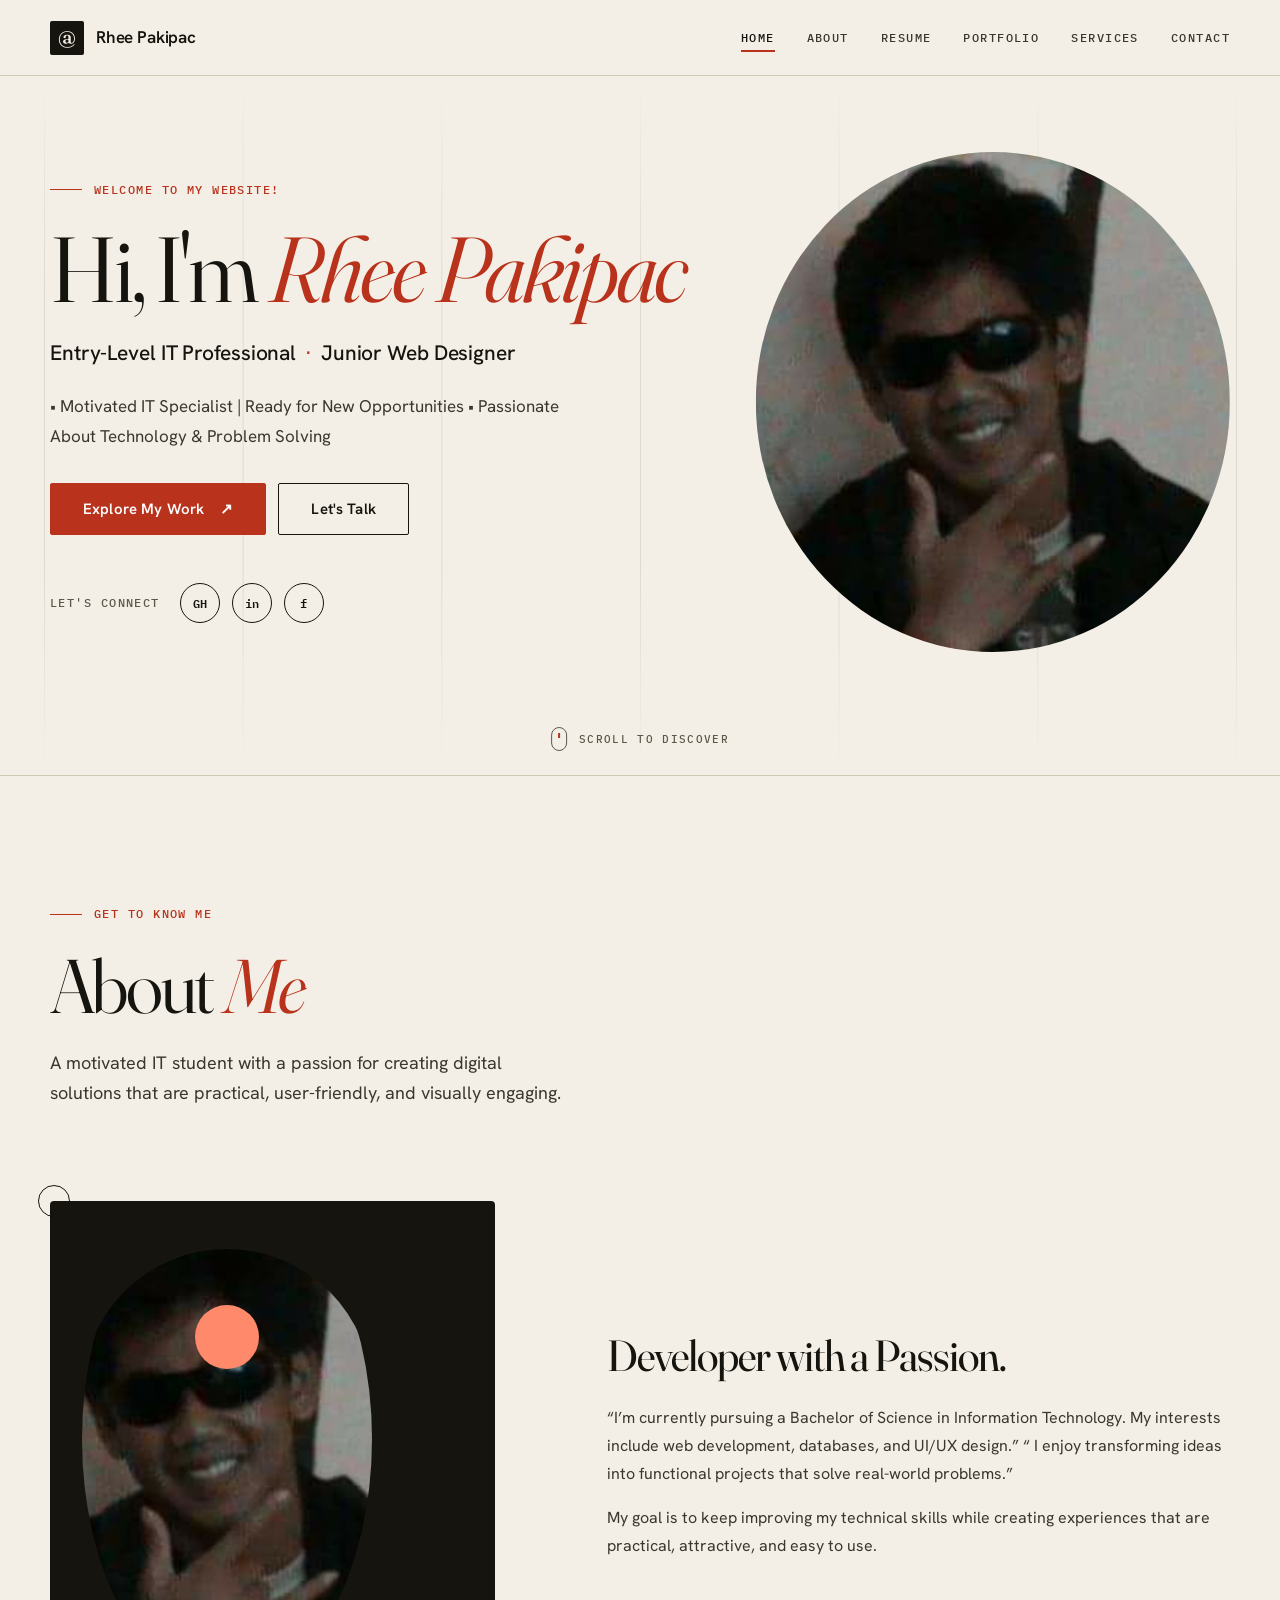
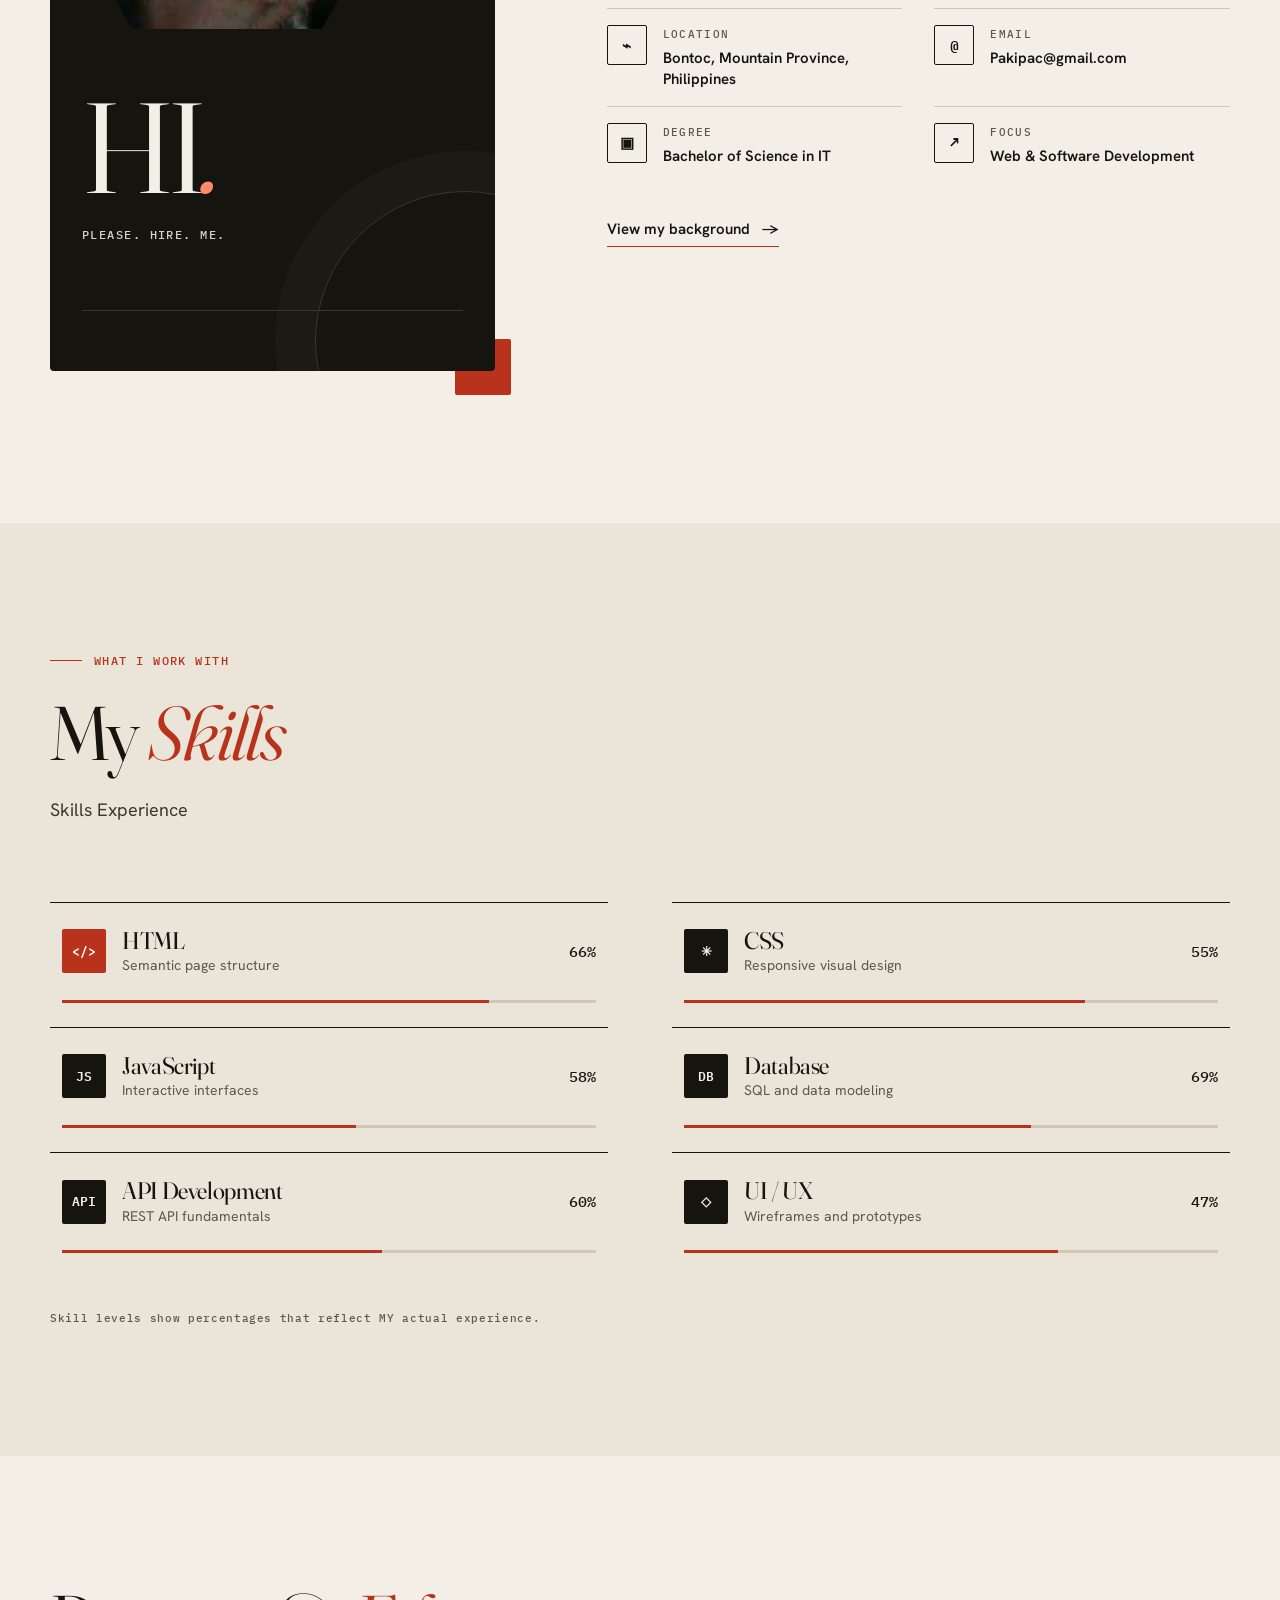
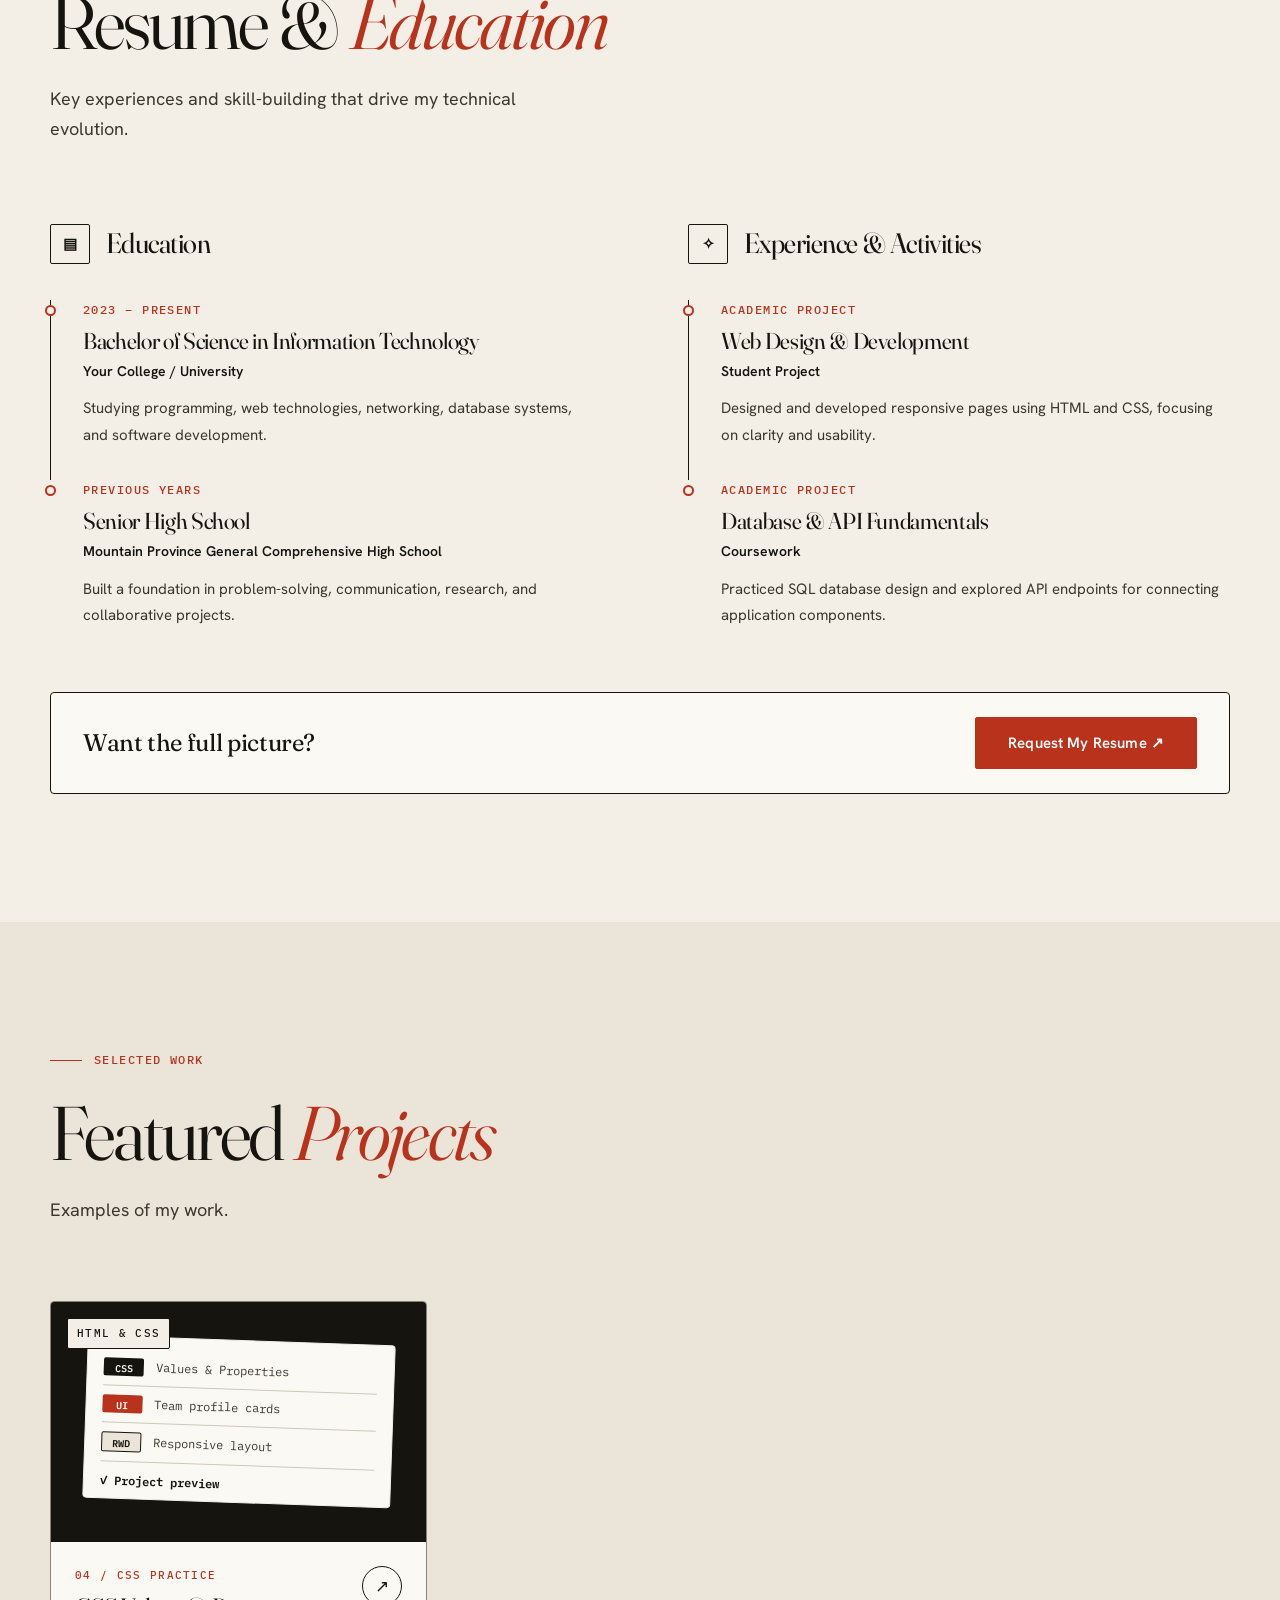
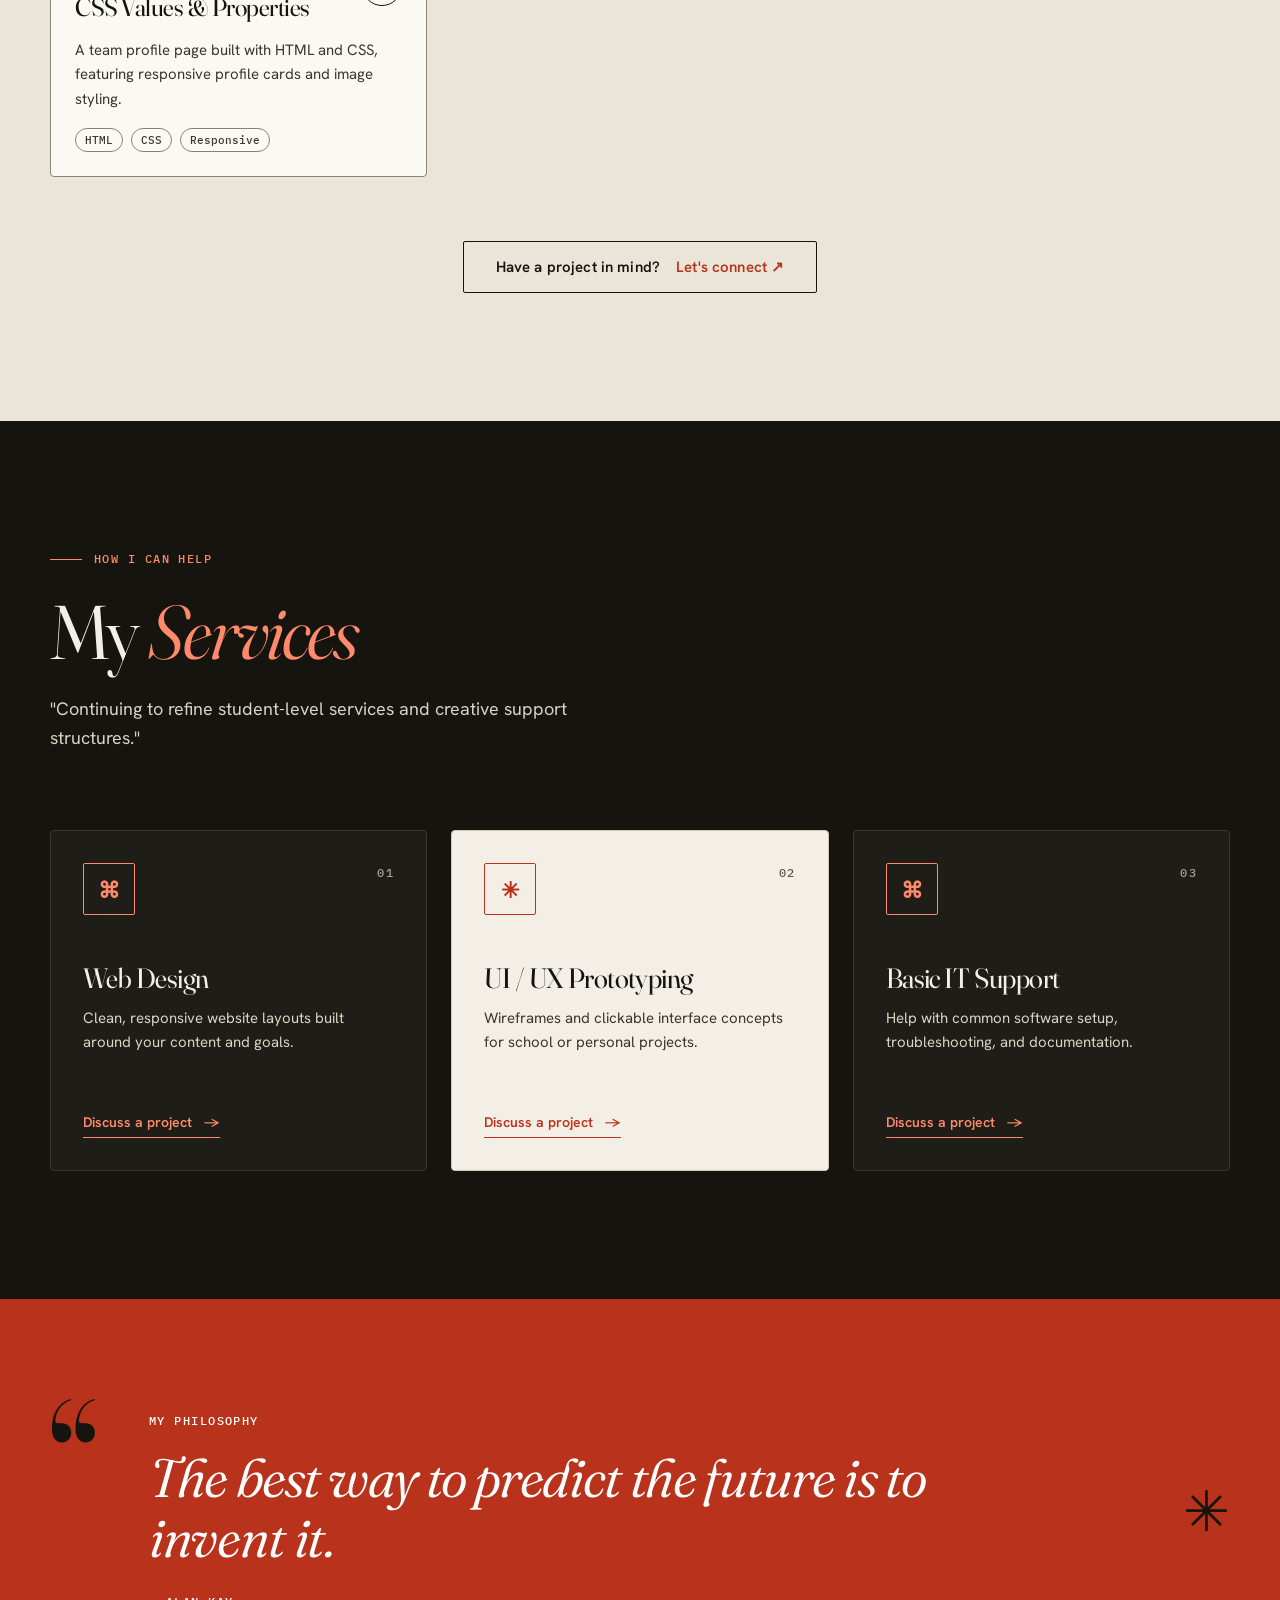
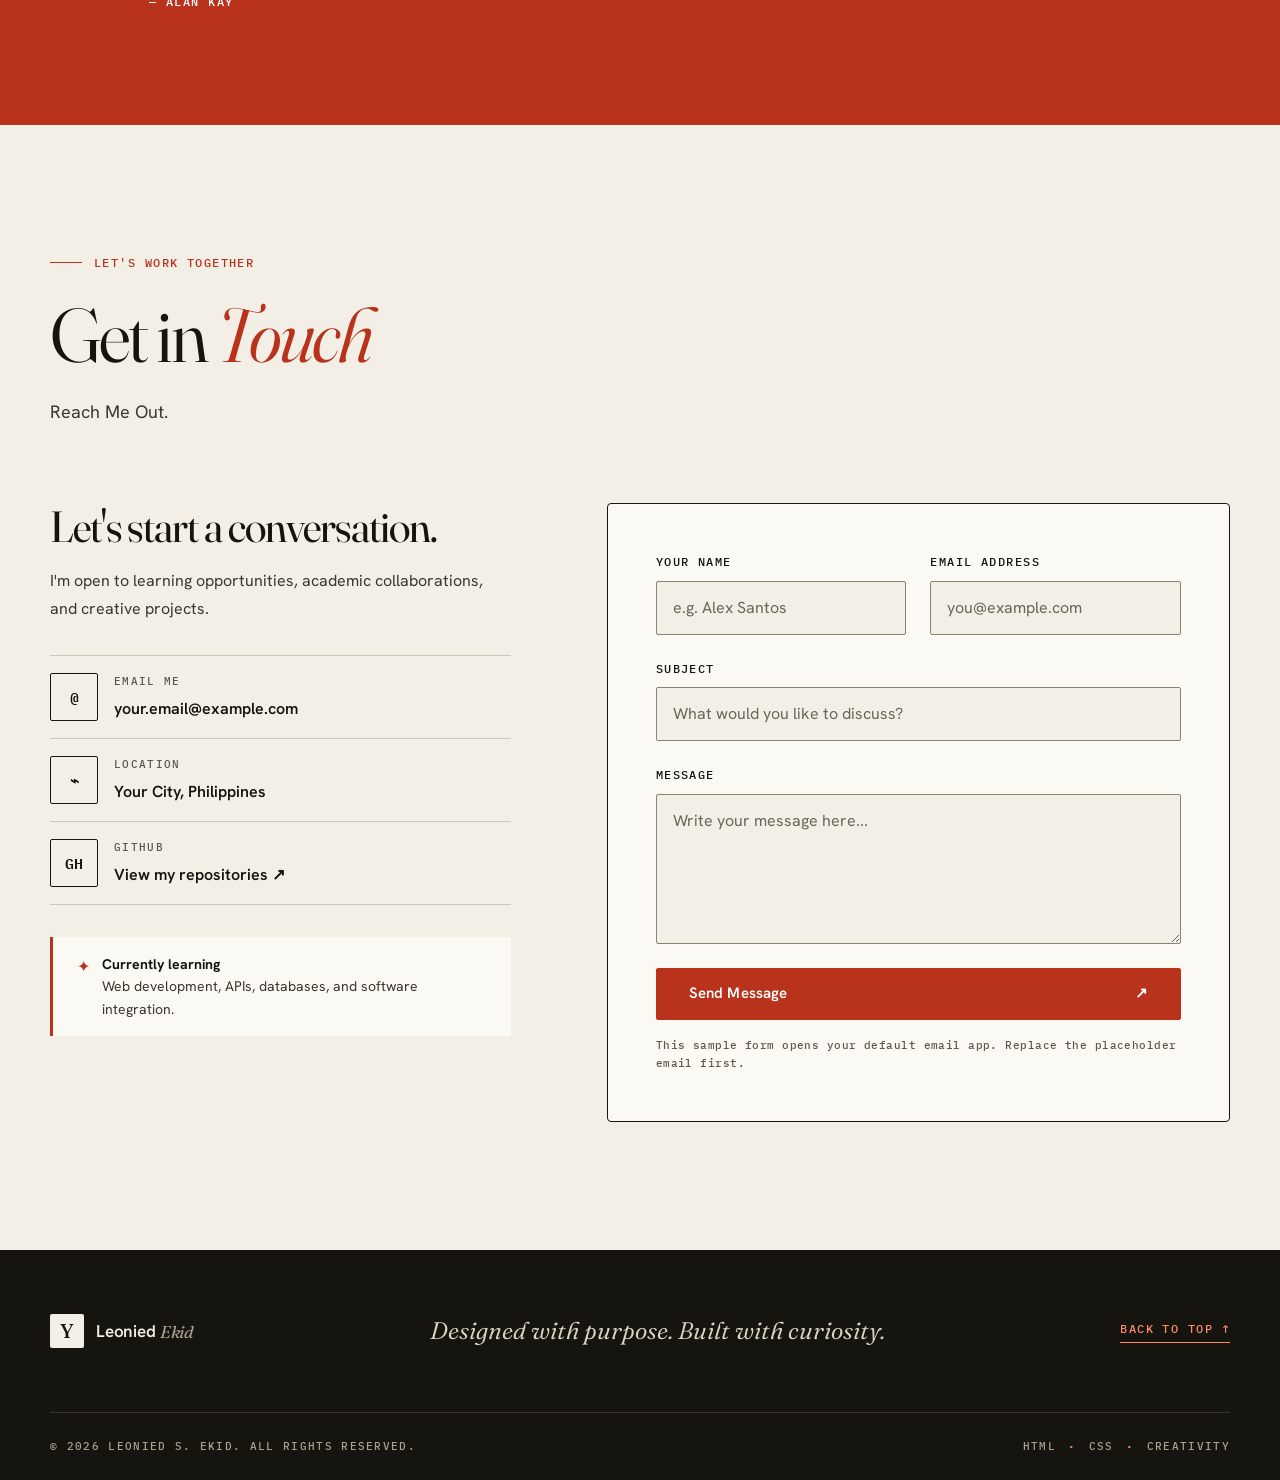
==== commit e094ea55: "Update index.html" ====
--- a/index.html
+++ b/index.html
@@ -187,7 +187,7 @@
         <div class="section-heading">
           <p class="eyebrow"><span class="eyebrow-line"></span> LET'S WORK TOGETHER</p>
           <h2>Get in <span>Touch</span></h2>
-          <p>Have a question, collaboration idea, or project? Send me a message.</p>
+          <p>Reach Me Out.</p>
         </div>
         <div class="contact-grid">
           <div class="contact-info"><h3>Let's start a conversation.</h3><p class="muted">I'm open to learning opportunities, academic collaborations, and creative projects.</p>
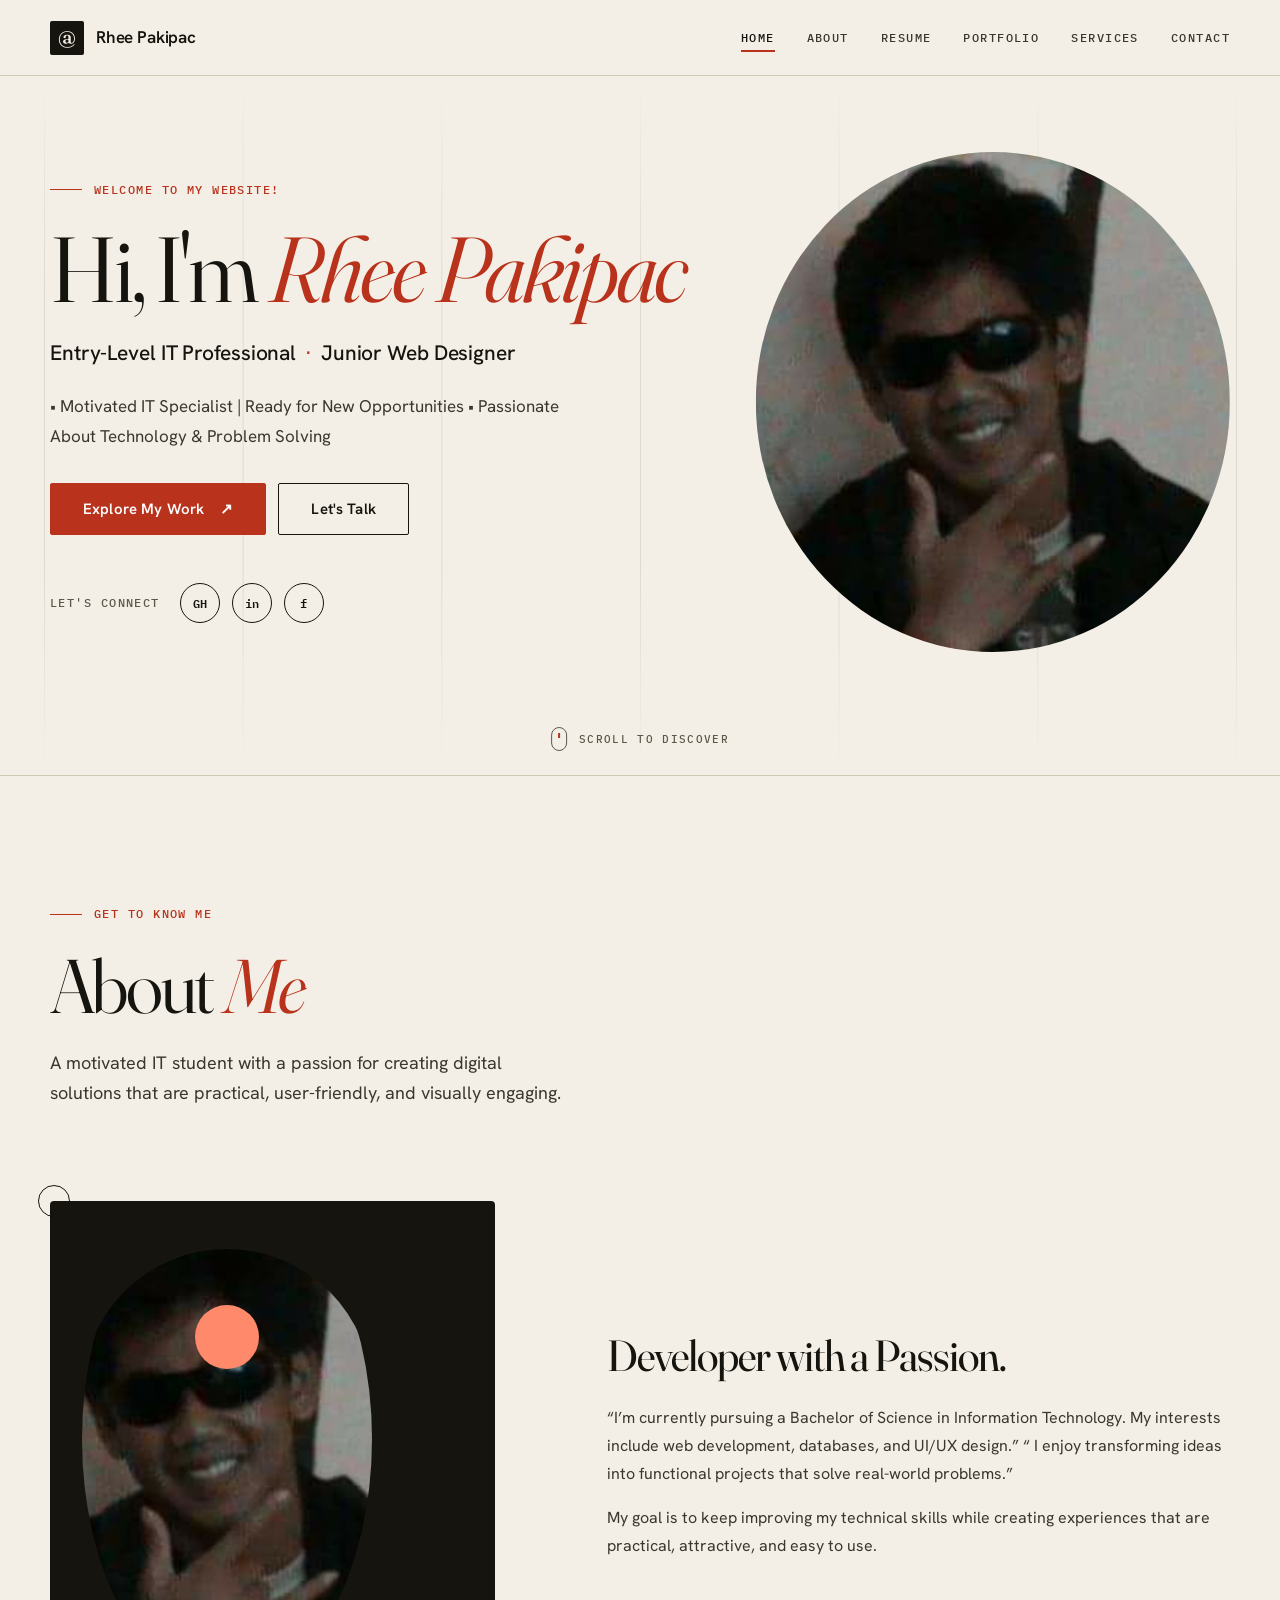
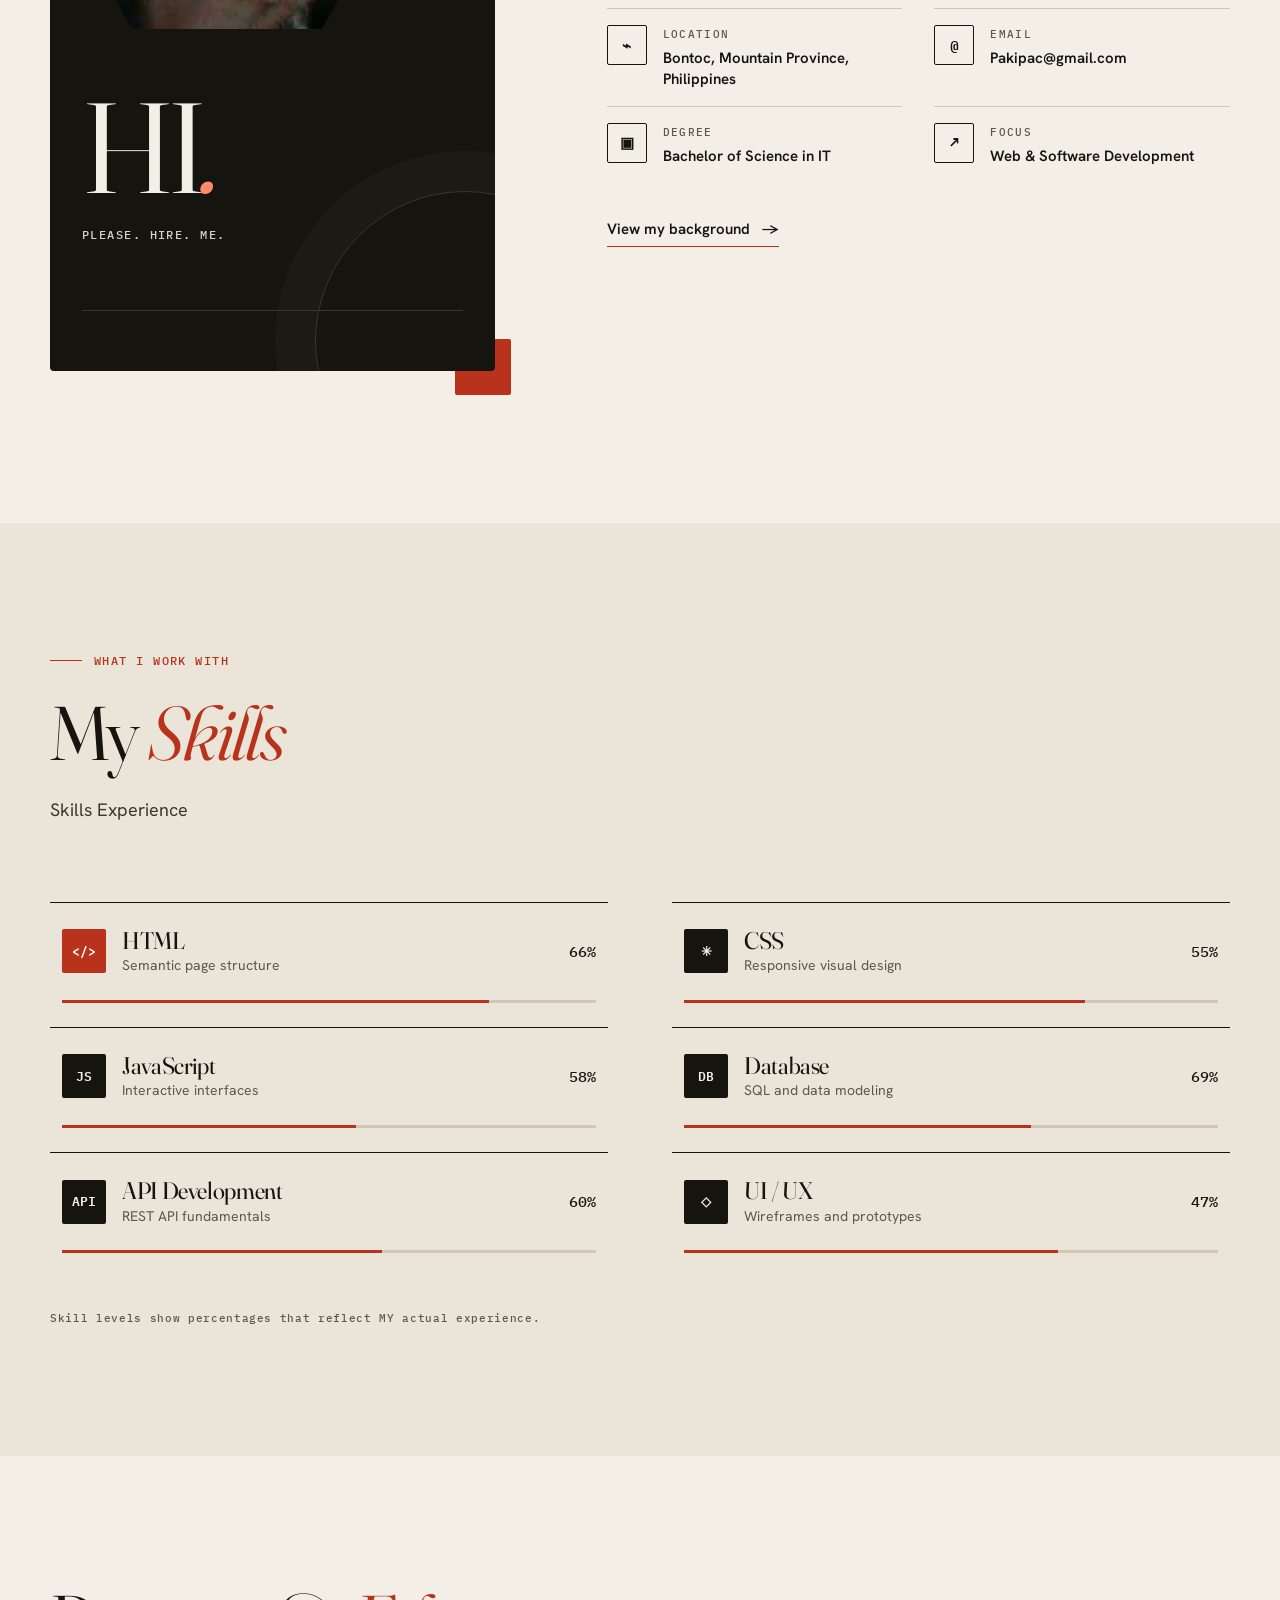
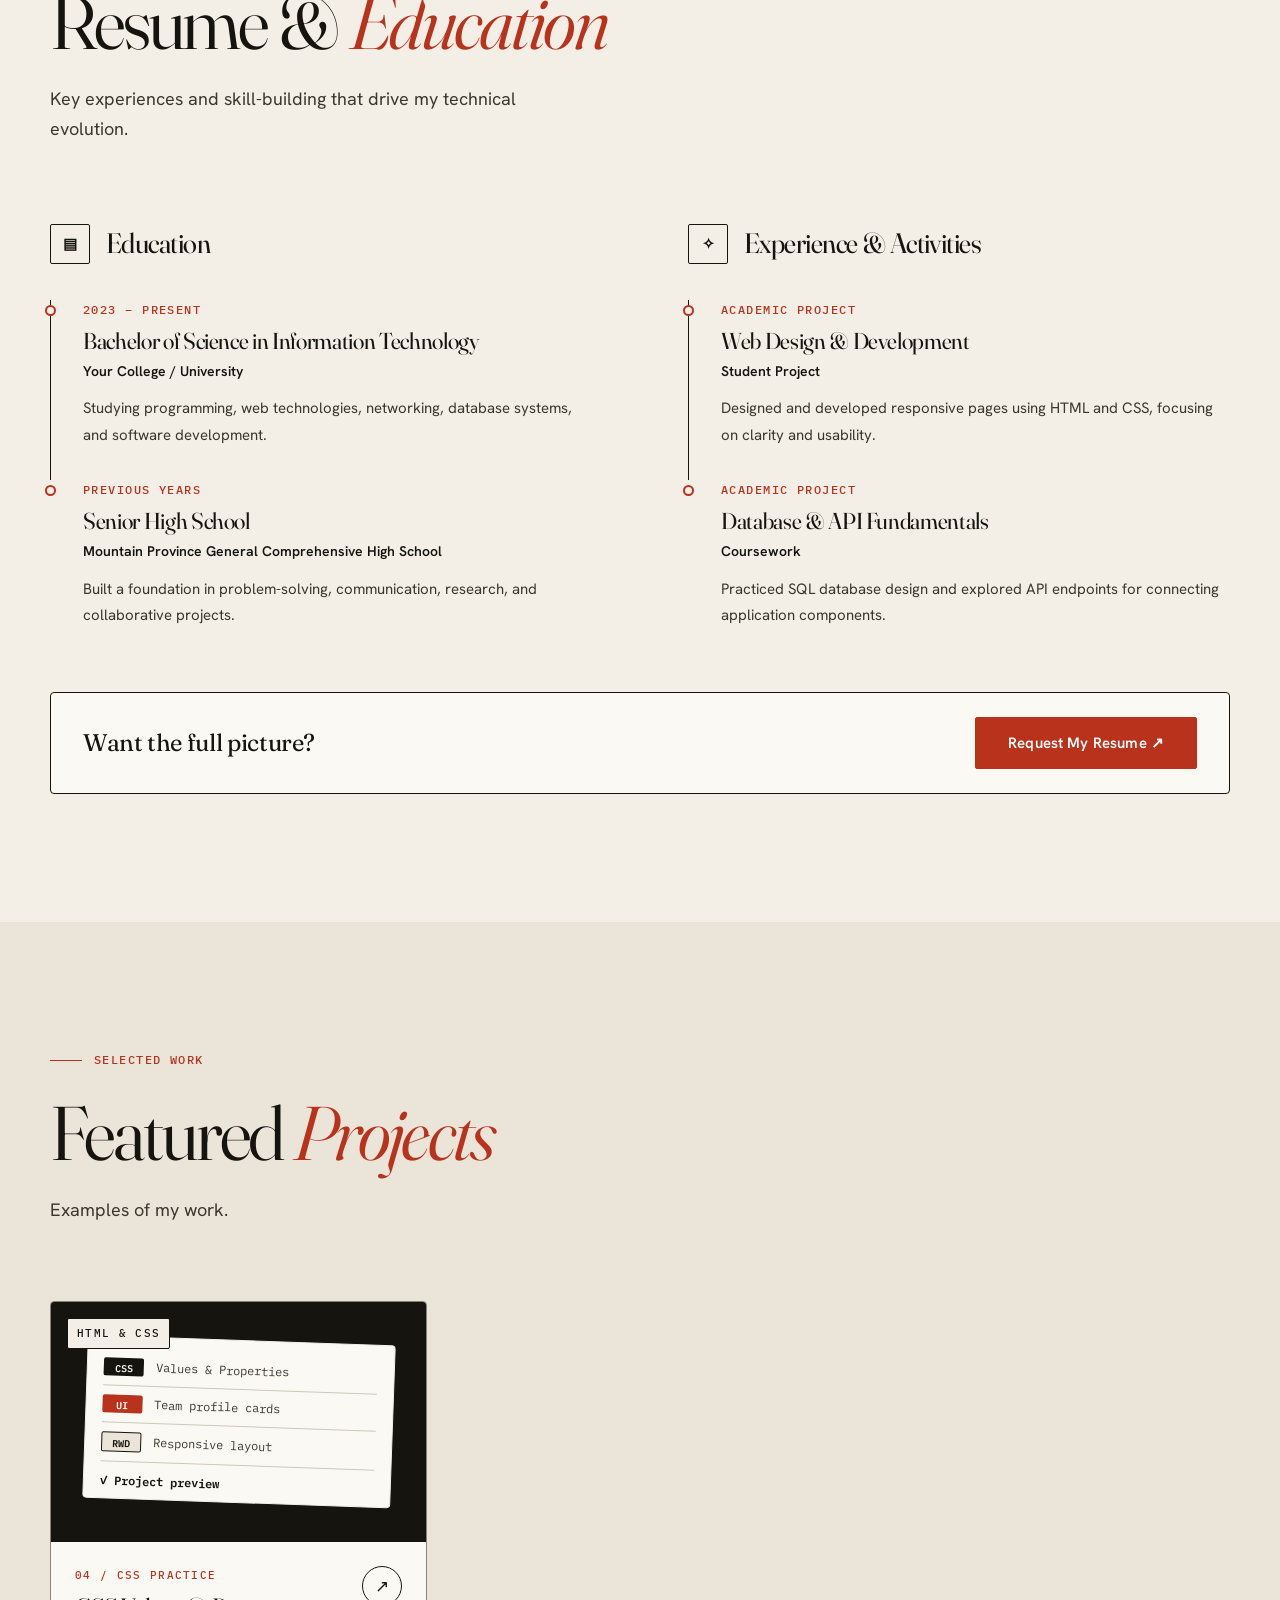
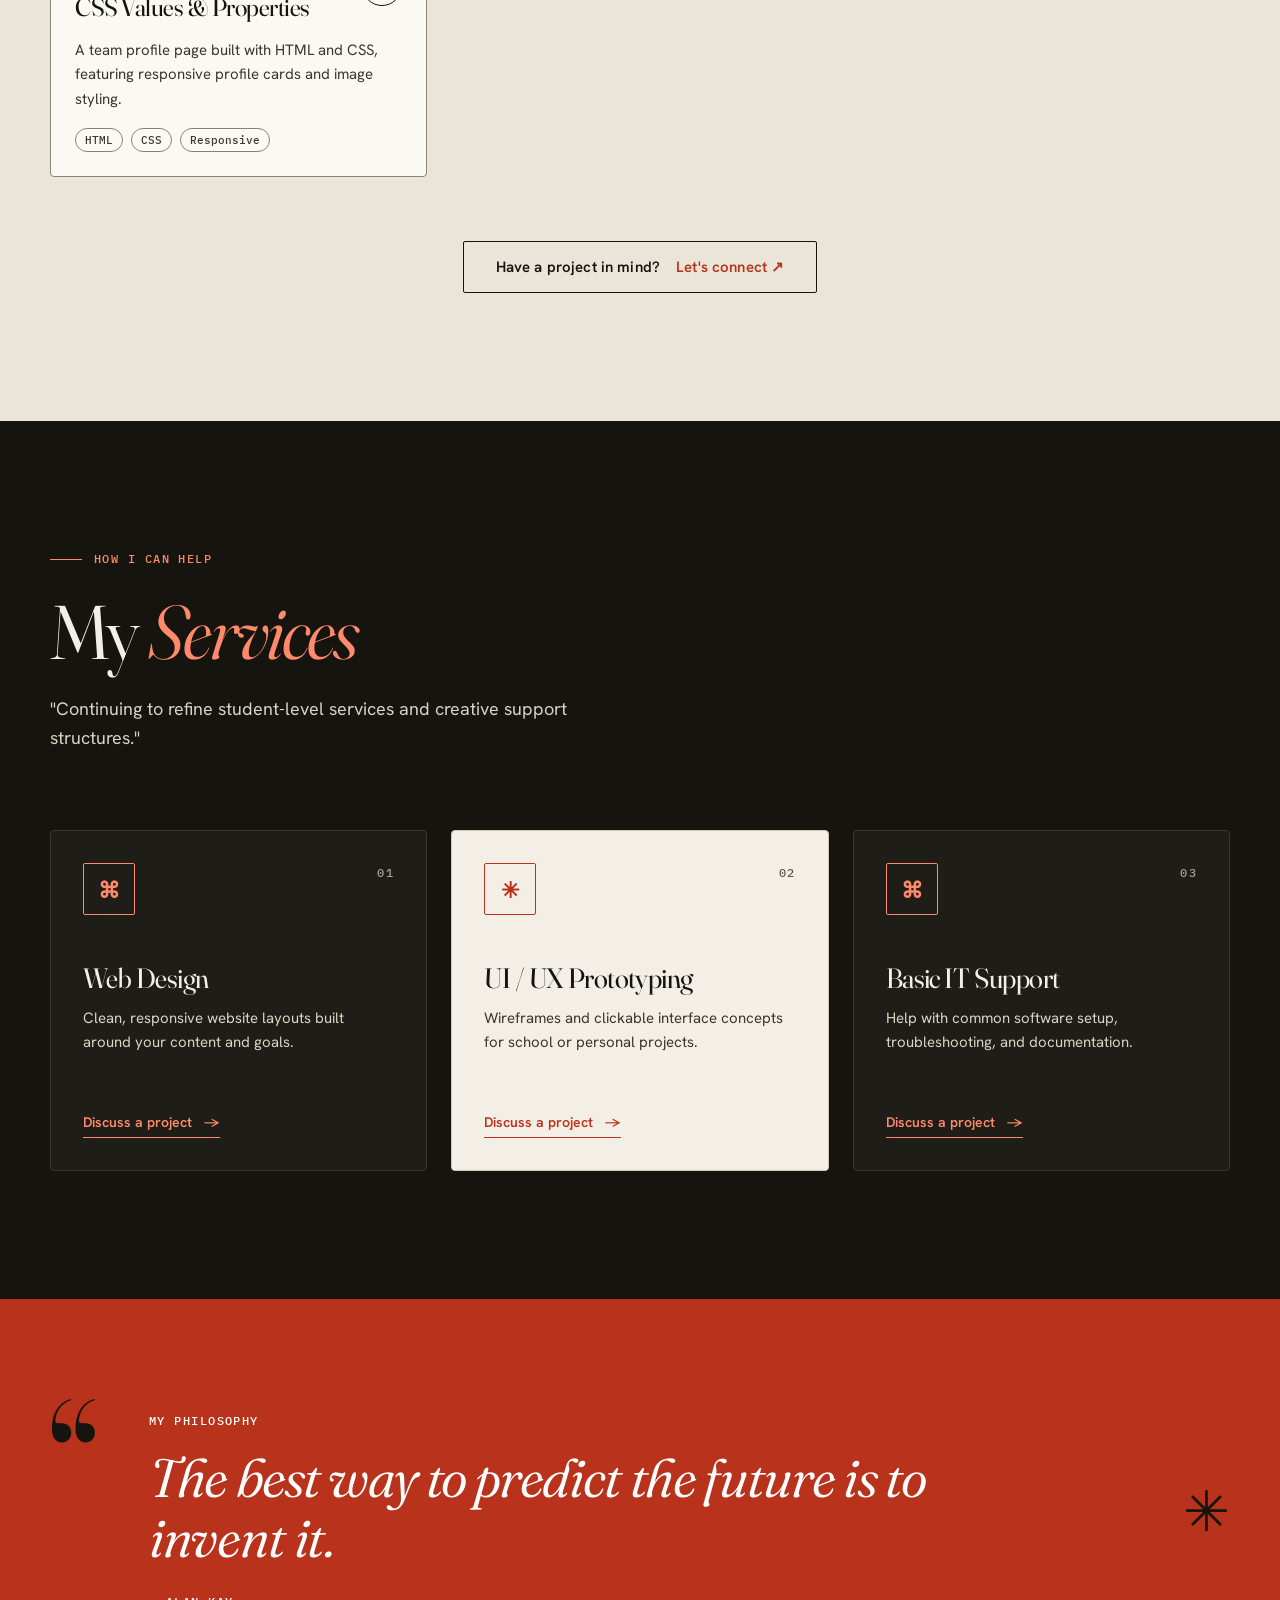
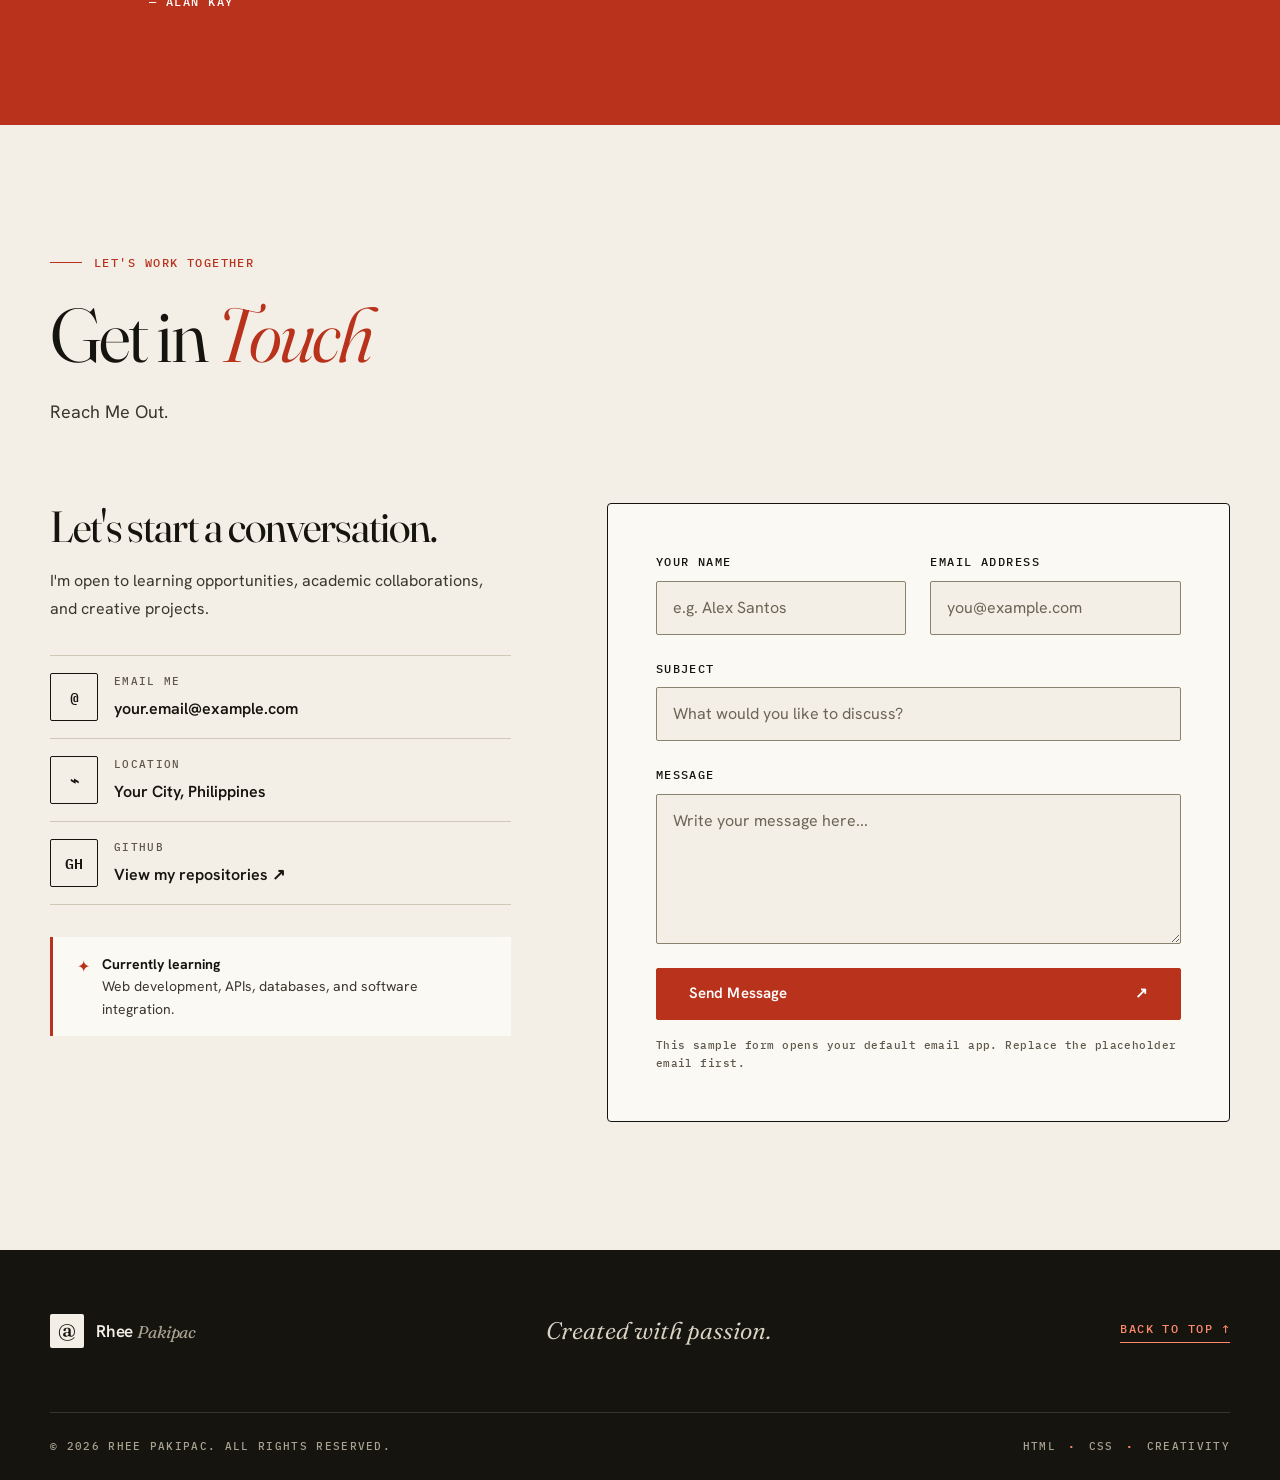
==== commit 893b0a2d: "Update index.html" ====
--- a/index.html
+++ b/index.html
@@ -209,8 +209,8 @@
   </main>
 
   <footer class="site-footer">
-    <div class="container footer-main"><a class="brand" href="#home"><span class="brand-mark">Y</span> Leonied<span class="brand-light">Ekid</span></a><p>Designed with purpose. Built with curiosity.</p><a class="back-top" href="#top">BACK TO TOP ↑</a></div>
-    <div class="container footer-bottom"><span>© 2026 Leonied S. Ekid. All rights reserved.</span><span>HTML <b>·</b> CSS <b>·</b> CREATIVITY</span></div>
+    <div class="container footer-main"><a class="brand" href="#home"><span class="brand-mark">@</span> Rhee<span class="brand-light">Pakipac</span></a><p>Created with passion.</p><a class="back-top" href="#top">BACK TO TOP ↑</a></div>
+    <div class="container footer-bottom"><span>© 2026 Rhee Pakipac. All rights reserved.</span><span>HTML <b>·</b> CSS <b>·</b> CREATIVITY</span></div>
   </footer>
 </body>
 </html>
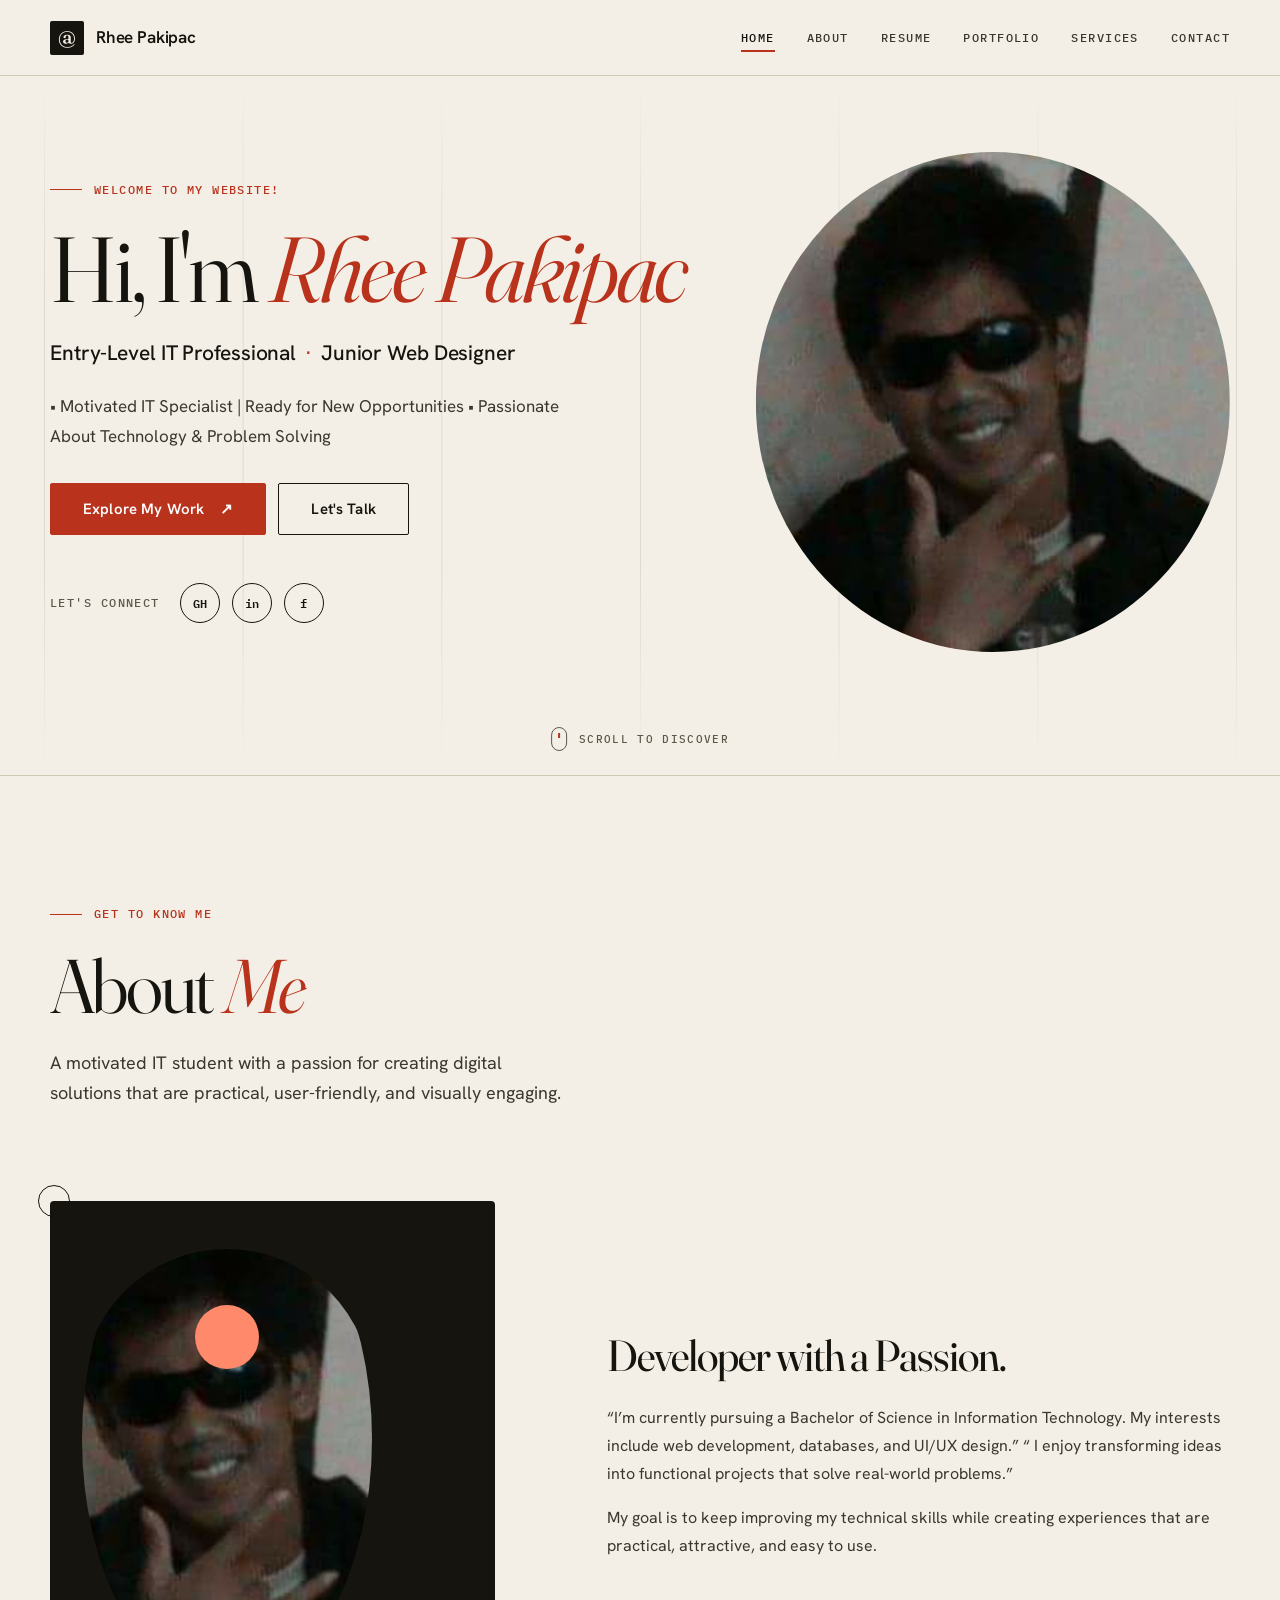
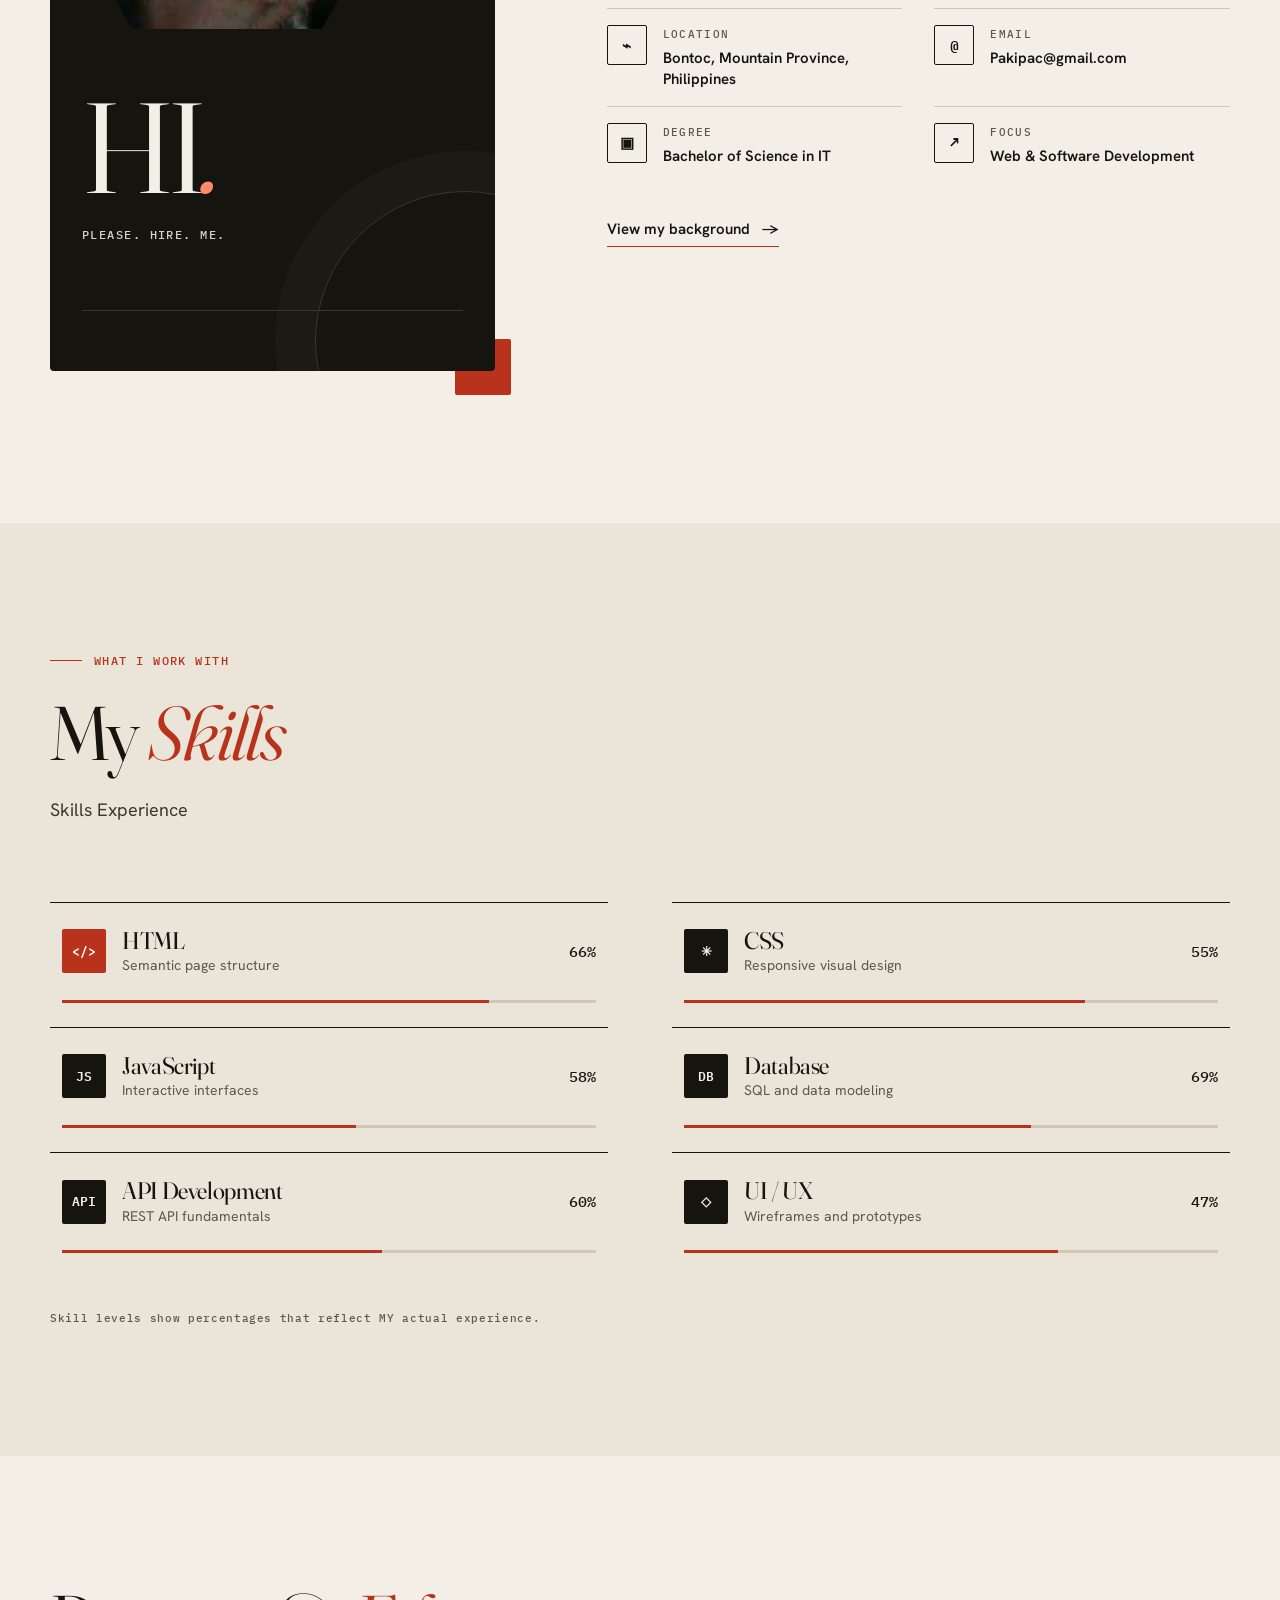
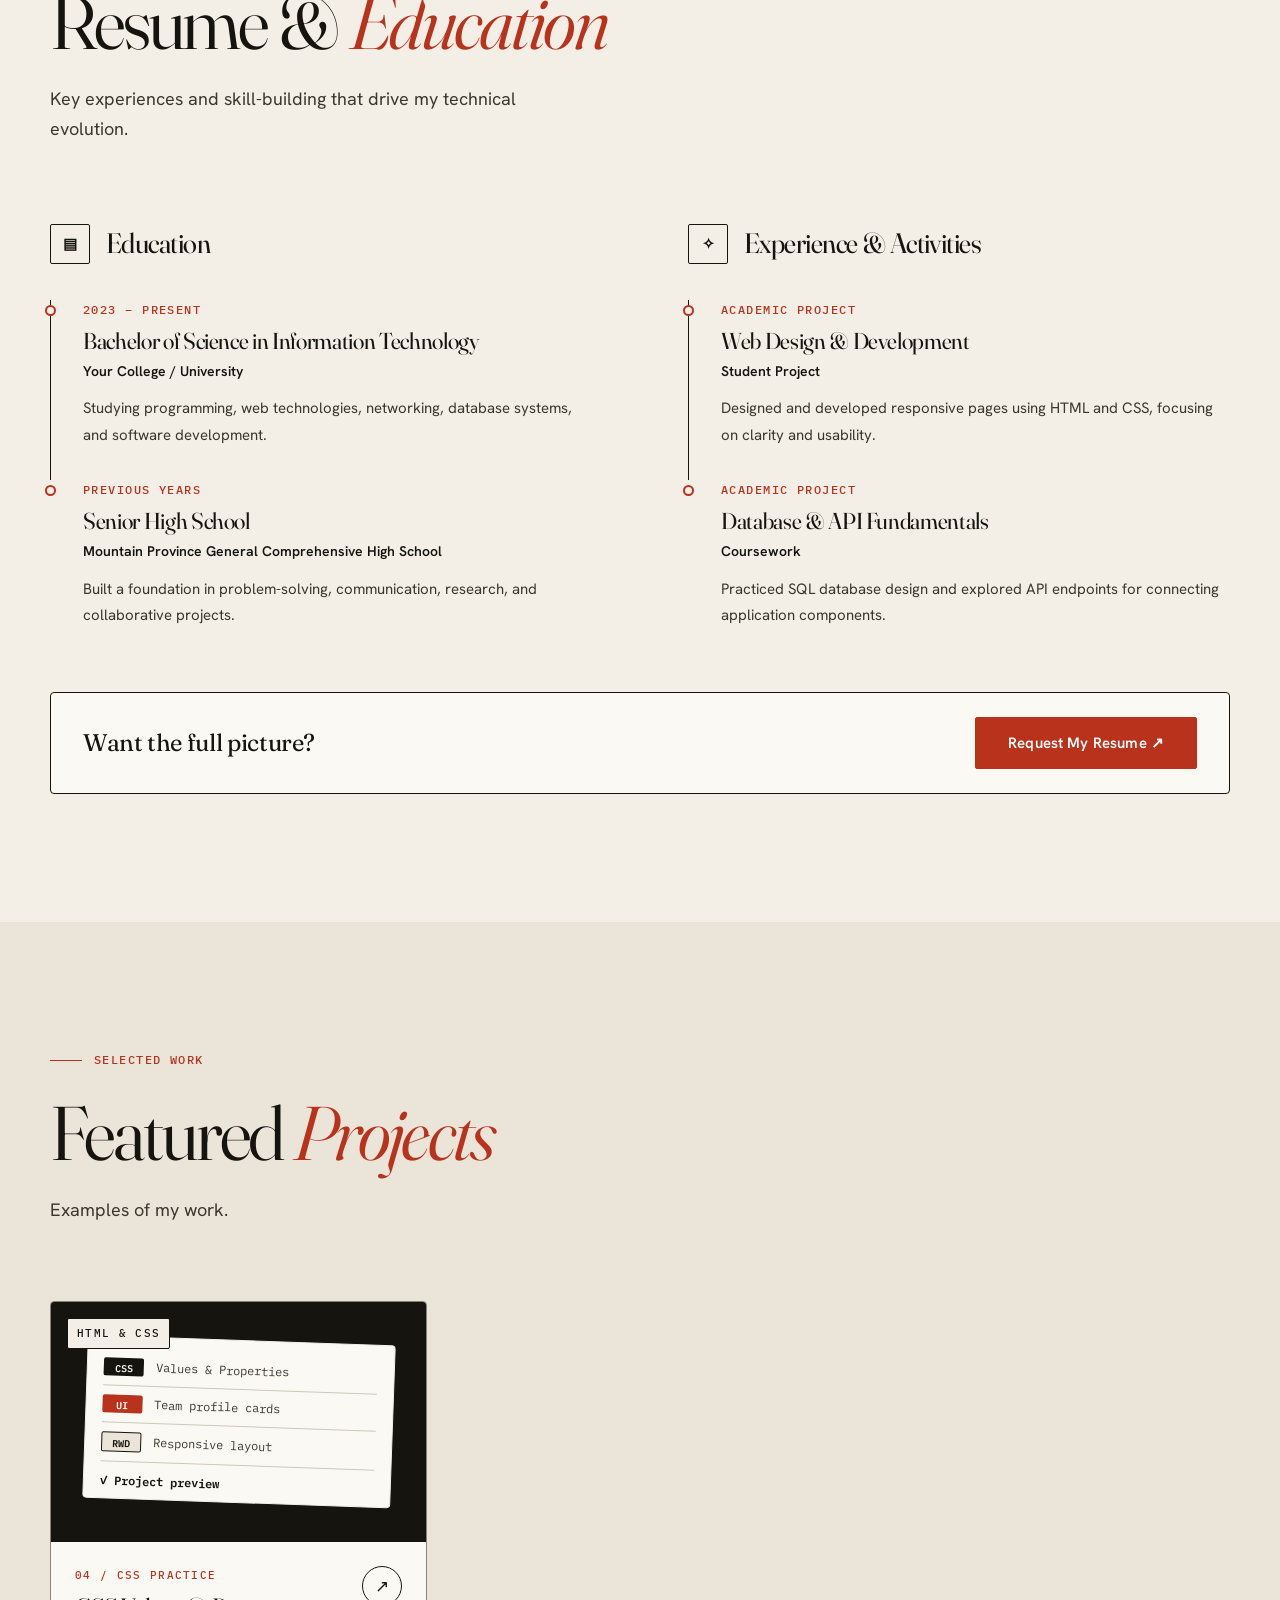
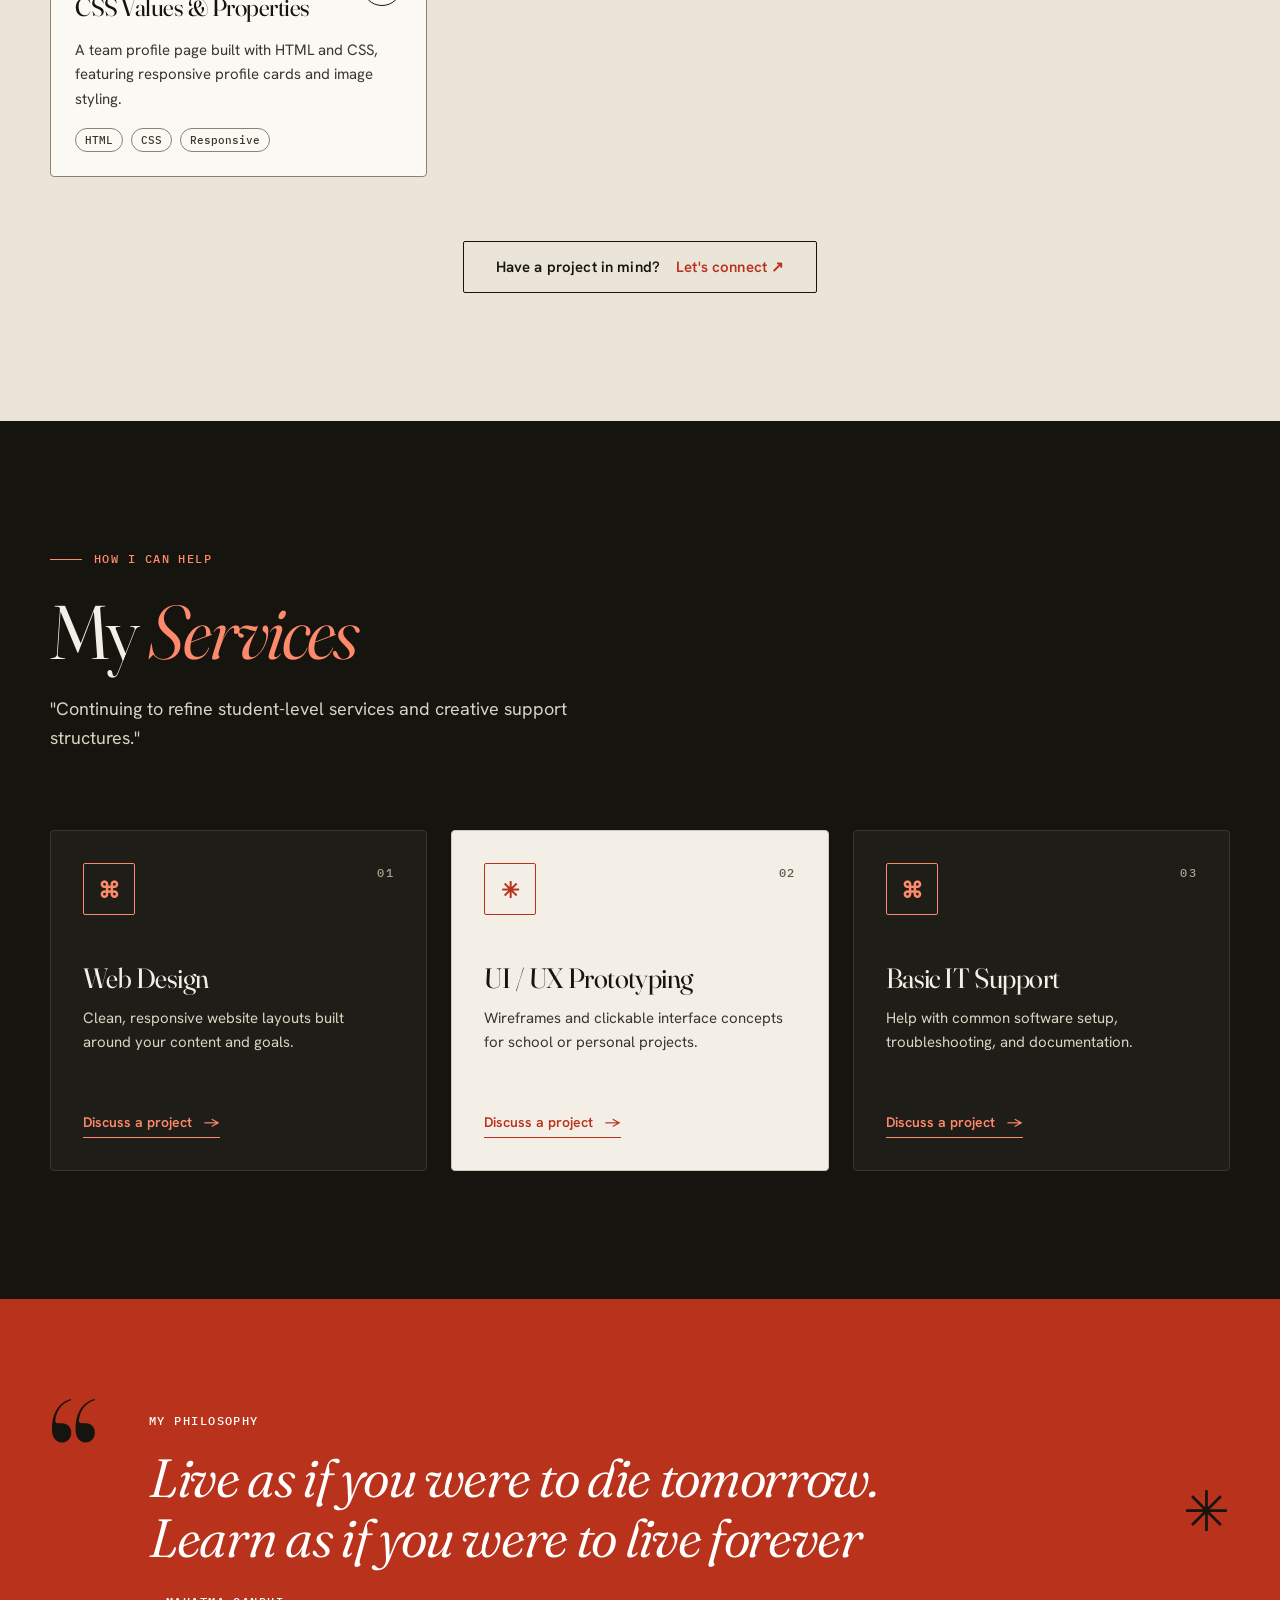
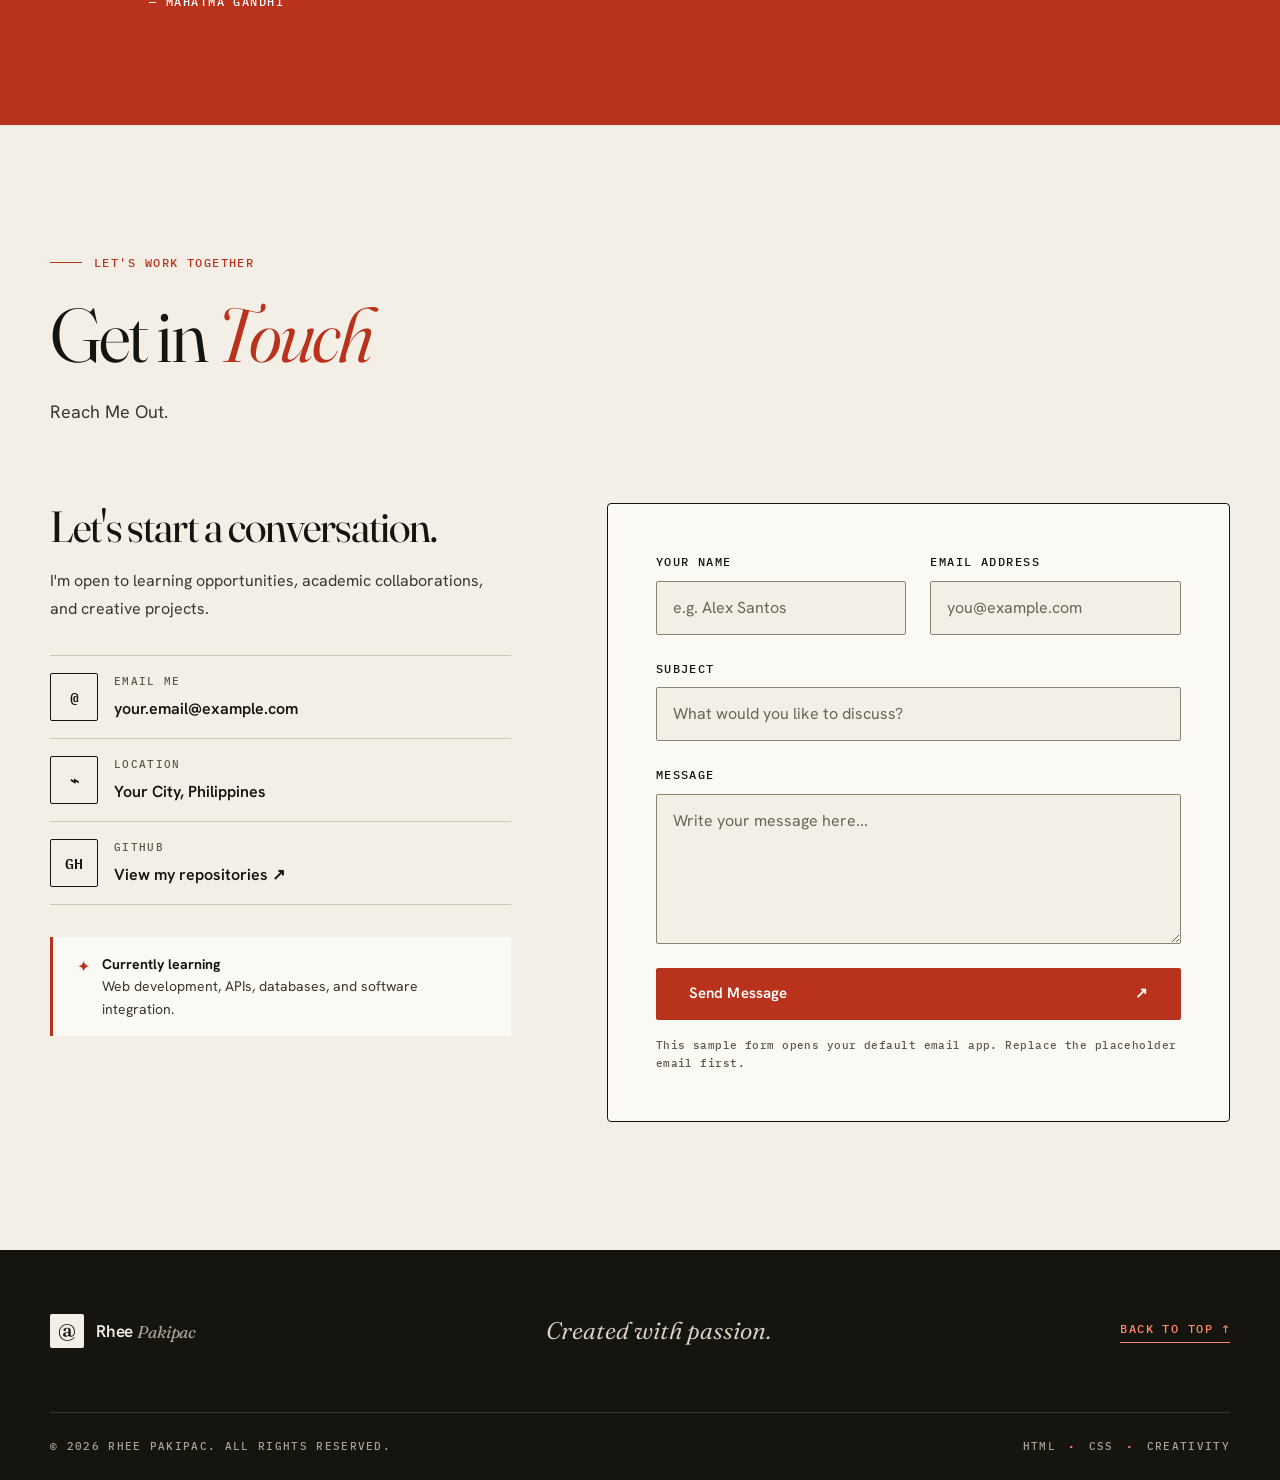
==== commit 58b55eb1: "Update index.html" ====
--- a/index.html
+++ b/index.html
@@ -179,7 +179,7 @@
     </section>
 
     <section class="quote-band">
-      <div class="container quote-content"><span class="quote-mark">“</span><div><p class="eyebrow">MY PHILOSOPHY</p><blockquote>The best way to predict the future is to invent it.</blockquote><p class="quote-author">— Alan Kay </p></div><span class="quote-spark">✳</span></div>
+      <div class="container quote-content"><span class="quote-mark">“</span><div><p class="eyebrow">MY PHILOSOPHY</p><blockquote>Live as if you were to die tomorrow. Learn as if you were to live forever</blockquote><p class="quote-author">— Mahatma Gandhi </p></div><span class="quote-spark">✳</span></div>
     </section>
 
     <section class="section section-light" id="contact">
